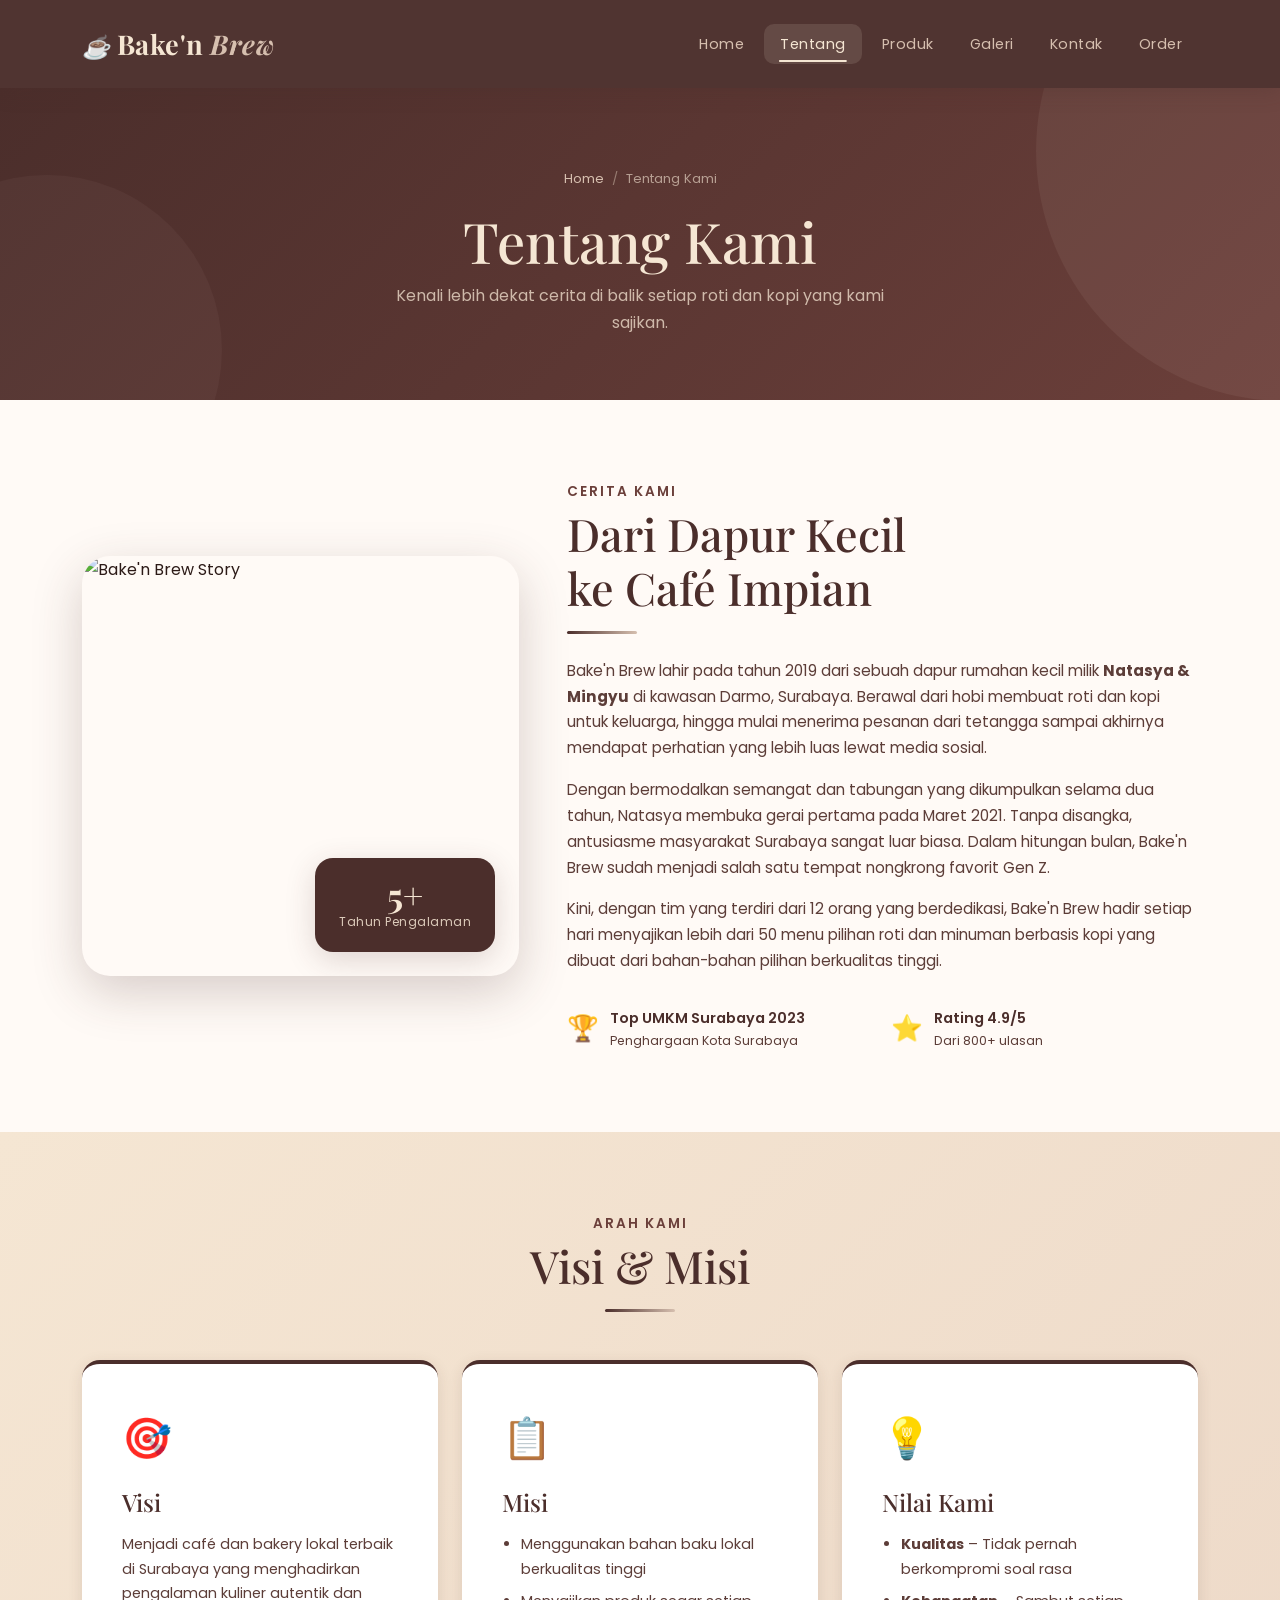
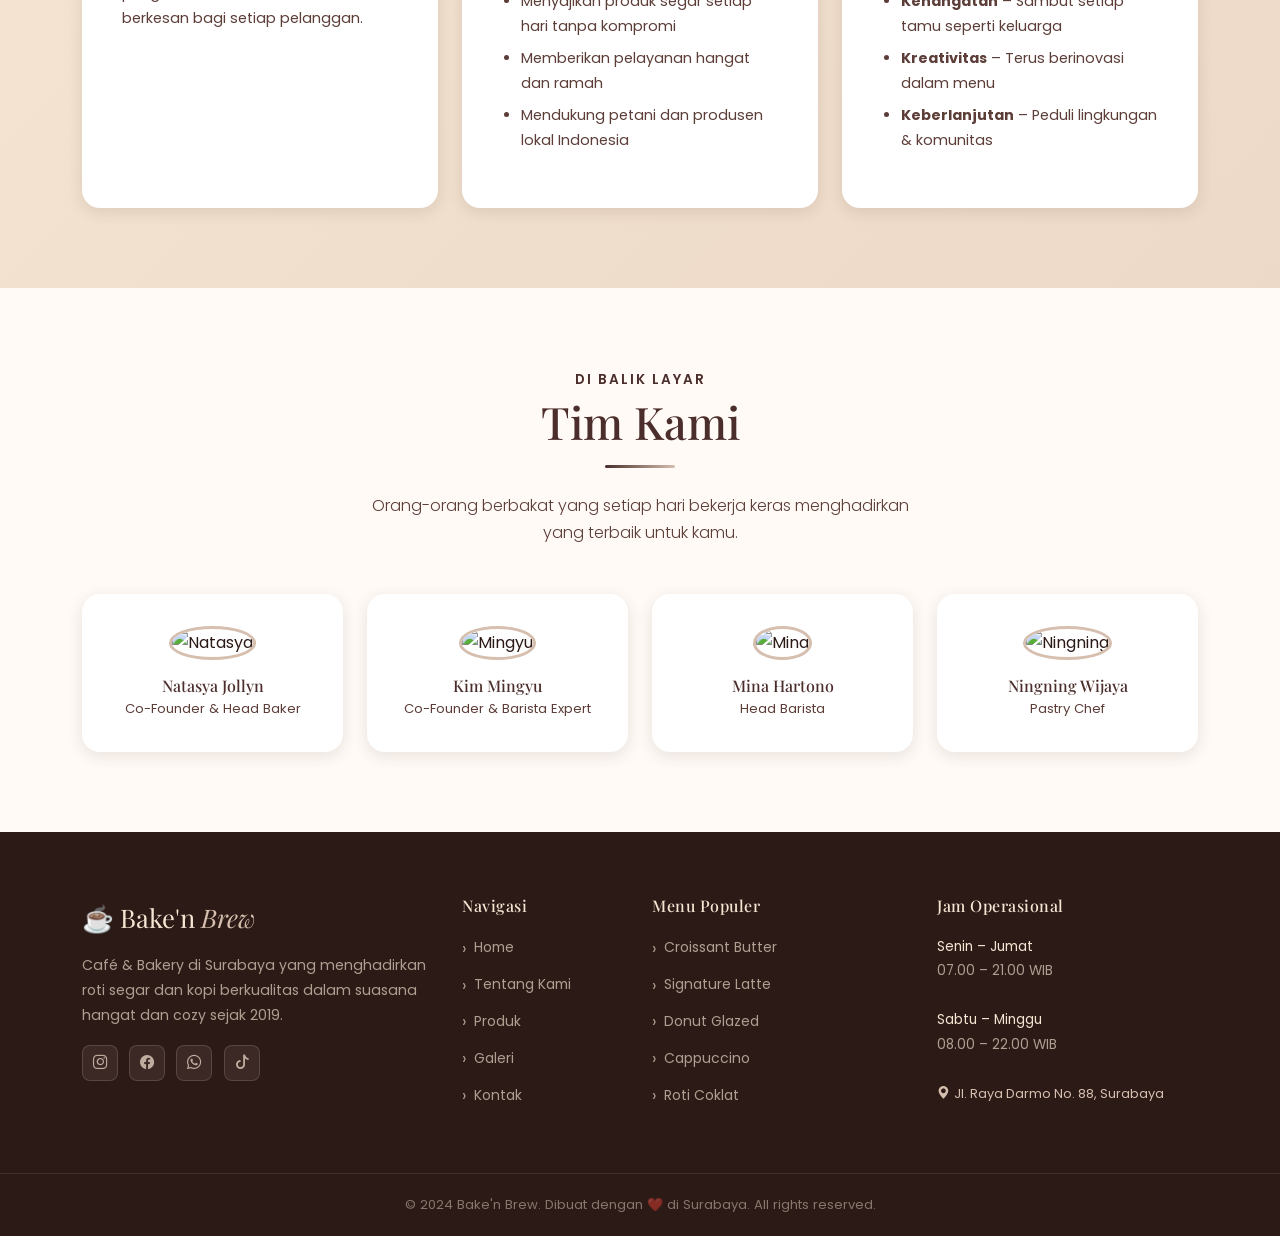
==== about.html @ d5416ab5 "Bake n Brew" ====
<!DOCTYPE html>
<html lang="id">
<head>
  <meta charset="UTF-8" />
  <meta name="viewport" content="width=device-width, initial-scale=1.0" />
  <title>Tentang Kami – Bake'n Brew</title>
  <link rel="icon" href="data:image/svg+xml,<svg xmlns='http://www.w3.org/2000/svg' viewBox='0 0 100 100'><text y='.9em' font-size='90'>☕</text></svg>" />
  <link href="https://cdn.jsdelivr.net/npm/bootstrap@5.3.3/dist/css/bootstrap.min.css" rel="stylesheet" />
  <link href="https://cdn.jsdelivr.net/npm/bootstrap-icons@1.11.3/font/bootstrap-icons.css" rel="stylesheet" />
  <link rel="stylesheet" href="css/style.css" />
</head>
<body>

<!-- NAVBAR -->
<nav class="navbar navbar-expand-lg">
  <div class="container">
    <a class="navbar-brand" href="index.html"><span class="logo-icon">☕</span>Bake'n <span>Brew</span></a>
    <button class="navbar-toggler" type="button" data-bs-toggle="collapse" data-bs-target="#navbarMain">
      <span class="navbar-toggler-icon"></span>
    </button>
    <div class="collapse navbar-collapse" id="navbarMain">
      <ul class="navbar-nav ms-auto gap-1">
        <li class="nav-item"><a class="nav-link" href="index.html">Home</a></li>
        <li class="nav-item"><a class="nav-link" href="about.html">Tentang</a></li>
        <li class="nav-item"><a class="nav-link" href="product.html">Produk</a></li>
        <li class="nav-item"><a class="nav-link" href="gallery.html">Galeri</a></li>
        <li class="nav-item"><a class="nav-link" href="contact.html">Kontak</a></li>
        <li class="nav-item"><a class="nav-link" href="form.html">Order</a></li>
      </ul>
    </div>
  </div>
</nav>

<!-- PAGE HERO -->
<section class="page-hero">
  <div class="container position-relative" style="z-index:2">
    <nav aria-label="breadcrumb">
      <ol class="breadcrumb justify-content-center mb-3" style="font-size:.82rem">
        <li class="breadcrumb-item"><a href="index.html">Home</a></li>
        <li class="breadcrumb-item active">Tentang Kami</li>
      </ol>
    </nav>
    <h1>Tentang Kami</h1>
    <p>Kenali lebih dekat cerita di balik setiap roti dan kopi yang kami sajikan.</p>
  </div>
</section>

<!-- OUR STORY -->
<section class="about-section">
  <div class="container">
    <div class="row align-items-center g-5">
      <div class="col-lg-5 fade-in-up">
        <div class="about-img-wrap">
          <img src="https://images.unsplash.com/photo-1509042239860-f550ce710b93?w=700&q=80" alt="Bake'n Brew Story" />
          <div class="about-badge">
            <div class="num">5+</div>
            <div class="txt">Tahun Pengalaman</div>
          </div>
        </div>
      </div>
      <div class="col-lg-7 fade-in-up delay-2">
        <div class="about-text">
          <p class="fw-semibold mb-1" style="font-size:.85rem;letter-spacing:2px;text-transform:uppercase;color:var(--brown-mid);">Cerita Kami</p>
          <h2 class="section-title mb-3">Dari Dapur Kecil<br>ke Café Impian</h2>
          <div class="divider" style="margin-left:0"></div>
          <p>Bake'n Brew lahir pada tahun 2019 dari sebuah dapur rumahan kecil milik <strong>Natasya & Mingyu</strong> di kawasan Darmo, Surabaya. Berawal dari hobi membuat roti dan kopi untuk keluarga, hingga mulai menerima pesanan dari tetangga sampai akhirnya mendapat perhatian yang lebih luas lewat media sosial.</p>
          <p>Dengan bermodalkan semangat dan tabungan yang dikumpulkan selama dua tahun, Natasya membuka gerai pertama pada Maret 2021. Tanpa disangka, antusiasme masyarakat Surabaya sangat luar biasa. Dalam hitungan bulan, Bake'n Brew sudah menjadi salah satu tempat nongkrong favorit Gen Z.</p>
          <p>Kini, dengan tim yang terdiri dari 12 orang yang berdedikasi, Bake'n Brew hadir setiap hari menyajikan lebih dari 50 menu pilihan roti dan minuman berbasis kopi yang dibuat dari bahan-bahan pilihan berkualitas tinggi.</p>
          <div class="row g-3 mt-3">
            <div class="col-6">
              <div style="display:flex;align-items:center;gap:.7rem;">
                <span style="font-size:1.6rem">🏆</span>
                <div>
                  <div style="font-weight:600;font-size:.9rem;color:var(--brown-dark)">Top UMKM Surabaya 2023</div>
                  <div style="font-size:.78rem;color:var(--text-mid)">Penghargaan Kota Surabaya</div>
                </div>
              </div>
            </div>
            <div class="col-6">
              <div style="display:flex;align-items:center;gap:.7rem;">
                <span style="font-size:1.6rem">⭐</span>
                <div>
                  <div style="font-weight:600;font-size:.9rem;color:var(--brown-dark)">Rating 4.9/5</div>
                  <div style="font-size:.78rem;color:var(--text-mid)">Dari 800+ ulasan</div>
                </div>
              </div>
            </div>
          </div>
        </div>
      </div>
    </div>
  </div>
</section>

<!-- VISI MISI -->
<section class="vision-mission-section">
  <div class="container">
    <div class="text-center mb-5 fade-in-up">
      <p class="fw-semibold mb-1" style="font-size:.85rem;letter-spacing:2px;text-transform:uppercase;color:var(--brown-mid);">Arah Kami</p>
      <h2 class="section-title">Visi & Misi</h2>
      <div class="divider"></div>
    </div>
    <div class="row g-4">
      <div class="col-md-4 fade-in-up delay-1">
        <div class="vm-card">
          <div class="icon">🎯</div>
          <h4>Visi</h4>
          <p style="font-size:.9rem;color:var(--text-mid);">Menjadi café dan bakery lokal terbaik di Surabaya yang menghadirkan pengalaman kuliner autentik dan berkesan bagi setiap pelanggan.</p>
        </div>
      </div>
      <div class="col-md-4 fade-in-up delay-2">
        <div class="vm-card">
          <div class="icon">📋</div>
          <h4>Misi</h4>
          <ul style="font-size:.88rem;color:var(--text-mid);padding-left:1.2rem;">
            <li>Menggunakan bahan baku lokal berkualitas tinggi</li>
            <li>Menyajikan produk segar setiap hari tanpa kompromi</li>
            <li>Memberikan pelayanan hangat dan ramah</li>
            <li>Mendukung petani dan produsen lokal Indonesia</li>
          </ul>
        </div>
      </div>
      <div class="col-md-4 fade-in-up delay-3">
        <div class="vm-card">
          <div class="icon">💡</div>
          <h4>Nilai Kami</h4>
          <ul style="font-size:.88rem;color:var(--text-mid);padding-left:1.2rem;">
            <li><strong>Kualitas</strong> – Tidak pernah berkompromi soal rasa</li>
            <li><strong>Kehangatan</strong> – Sambut setiap tamu seperti keluarga</li>
            <li><strong>Kreativitas</strong> – Terus berinovasi dalam menu</li>
            <li><strong>Keberlanjutan</strong> – Peduli lingkungan & komunitas</li>
          </ul>
        </div>
      </div>
    </div>
  </div>
</section>

<!-- TIM KAMI -->
<section class="team-section">
  <div class="container">
    <div class="text-center mb-5 fade-in-up">
      <p class="text-brown fw-semibold mb-1" style="font-size:.85rem;letter-spacing:2px;text-transform:uppercase;">Di Balik Layar</p>
      <h2 class="section-title">Tim Kami</h2>
      <div class="divider"></div>
      <p class="section-subtitle">Orang-orang berbakat yang setiap hari bekerja keras menghadirkan yang terbaik untuk kamu.</p>
    </div>
    <div class="row g-4 justify-content-center">
      <div class="col-6 col-md-3 fade-in-up delay-1">
        <div class="team-card">
          <img src="https://i.pinimg.com/1200x/f5/55/17/f55517eb4bb6541e4e83999915f7316f.jpg" alt="Natasya" />
          <h5>Natasya Jollyn</h5>
          <p>Co-Founder & Head Baker</p>
        </div>
      </div>
      <div class="col-6 col-md-3 fade-in-up delay-2">
        <div class="team-card">
          <img src="https://i.pinimg.com/736x/f5/9b/c3/f59bc358430112a5c3b55007ea79ea8c.jpg" alt="Mingyu" />
          <h5>Kim Mingyu</h5>
          <p>Co-Founder & Barista Expert</p>
        </div>
      </div>
      <div class="col-6 col-md-3 fade-in-up delay-3">
        <div class="team-card">
          <img src="https://i.pinimg.com/736x/f6/28/56/f62856c2920ee8e0142e15e69f909e02.jpg" alt="Mina" />
          <h5>Mina Hartono</h5>
          <p>Head Barista</p>
        </div>
      </div>
      <div class="col-6 col-md-3 fade-in-up delay-4">
        <div class="team-card">
          <img src="https://i.pinimg.com/1200x/ed/e8/7b/ede87b3b80b661e967dd1761d6a23798.jpg" alt="Ningning" />
          <h5>Ningning Wijaya</h5>
          <p>Pastry Chef</p>
        </div>
      </div>
    </div>
  </div>
</section>

<!-- FOOTER -->
<footer class="footer">
  <div class="container">
    <div class="row g-4">
      <div class="col-lg-4 col-md-6">
        <div class="footer-brand">☕ Bake'n <span>Brew</span></div>
        <p>Café & Bakery di Surabaya yang menghadirkan roti segar dan kopi berkualitas dalam suasana hangat dan cozy sejak 2019.</p>
        <div class="footer-social">
          <a href="#"><i class="bi bi-instagram"></i></a>
          <a href="#"><i class="bi bi-facebook"></i></a>
          <a href="#"><i class="bi bi-whatsapp"></i></a>
          <a href="#"><i class="bi bi-tiktok"></i></a>
        </div>
      </div>
      <div class="col-lg-2 col-md-6">
        <h6>Navigasi</h6>
        <ul class="footer-links">
          <li><a href="index.html">Home</a></li>
          <li><a href="about.html">Tentang Kami</a></li>
          <li><a href="product.html">Produk</a></li>
          <li><a href="gallery.html">Galeri</a></li>
          <li><a href="contact.html">Kontak</a></li>
        </ul>
      </div>
      <div class="col-lg-3 col-md-6">
        <h6>Menu Populer</h6>
        <ul class="footer-links">
          <li><a href="product.html">Croissant Butter</a></li>
          <li><a href="product.html">Signature Latte</a></li>
          <li><a href="product.html">Donut Glazed</a></li>
          <li><a href="product.html">Cappuccino</a></li>
          <li><a href="product.html">Roti Coklat</a></li>
        </ul>
      </div>
      <div class="col-lg-3 col-md-6">
        <h6>Jam Operasional</h6>
        <p style="font-size:.85rem;">
          <span style="color:var(--cream)">Senin – Jumat</span><br>07.00 – 21.00 WIB<br><br>
          <span style="color:var(--cream)">Sabtu – Minggu</span><br>08.00 – 22.00 WIB<br><br>
          <span style="color:var(--beige);font-size:.8rem;"><i class="bi bi-geo-alt-fill me-1"></i>Jl. Raya Darmo No. 88, Surabaya</span>
        </p>
      </div>
    </div>
  </div>
  <div class="footer-bottom">
    <div class="container">
      <p>© 2024 Bake'n Brew. Dibuat dengan ❤️ di Surabaya. All rights reserved.</p>
    </div>
  </div>
</footer>

<script src="https://cdn.jsdelivr.net/npm/bootstrap@5.3.3/dist/js/bootstrap.bundle.min.js"></script>
<script src="js/script.js"></script>
</body>
</html>
---- css/style.css ----
/* =============================================
   BAKE'N BREW - Main Stylesheet
   ============================================= */

@import url('https://fonts.googleapis.com/css2?family=Playfair+Display:ital,wght@0,400;0,600;0,700;0,900;1,400;1,600&family=Poppins:wght@300;400;500;600&display=swap');

/* --- CSS Variables --- */
:root {
  --brown-dark:  #4B2E2B;
  --brown-mid:   #6B3F3A;
  --brown-light: #8B5E58;
  --cream:       #F5E6D3;
  --beige:       #D6BFAF;
  --beige-light: #EDD9C8;
  --white:       #FFFAF6;
  --text-dark:   #2C1A17;
  --text-mid:    #5C3D38;
  --shadow-sm:   0 4px 15px rgba(75,46,43,0.12);
  --shadow-md:   0 8px 30px rgba(75,46,43,0.18);
  --shadow-lg:   0 16px 50px rgba(75,46,43,0.22);
  --radius-sm:   10px;
  --radius-md:   18px;
  --radius-lg:   28px;
  --transition:  all 0.35s cubic-bezier(0.25, 0.8, 0.25, 1);
}

/* --- Reset & Base --- */
*, *::before, *::after { box-sizing: border-box; margin: 0; padding: 0; }

html { scroll-behavior: smooth; }

body {
  font-family: 'Poppins', sans-serif;
  background-color: var(--white);
  color: var(--text-dark);
  line-height: 1.7;
  overflow-x: hidden;
}

h1, h2, h3, h4, h5, h6 {
  font-family: 'Playfair Display', serif;
  color: var(--brown-dark);
}

/* --- Utility Classes --- */
.text-brown    { color: var(--brown-dark) !important; }
.text-cream    { color: var(--cream) !important; }
.bg-cream      { background-color: var(--cream) !important; }
.bg-brown      { background-color: var(--brown-dark) !important; }
.bg-beige      { background-color: var(--beige) !important; }
.font-playfair { font-family: 'Playfair Display', serif; }

.section-title {
  font-family: 'Playfair Display', serif;
  font-size: clamp(2rem, 4vw, 2.8rem);
  color: var(--brown-dark);
  line-height: 1.2;
}

.section-subtitle {
  font-size: 1rem;
  color: var(--text-mid);
  font-weight: 300;
  max-width: 560px;
  margin: 0 auto;
}

.divider {
  width: 70px;
  height: 3px;
  background: linear-gradient(90deg, var(--brown-dark), var(--beige));
  margin: 1rem auto 1.5rem;
  border-radius: 10px;
}

/* =============================================
   NAVBAR
   ============================================= */
.navbar {
  background: rgba(75, 46, 43, 0.97) !important;
  backdrop-filter: blur(12px);
  padding: 1rem 0;
  transition: var(--transition);
  position: sticky;
  top: 0;
  z-index: 1000;
  box-shadow: 0 2px 20px rgba(75,46,43,0.3);
}

.navbar-brand {
  font-family: 'Playfair Display', serif;
  font-size: 1.7rem;
  font-weight: 700;
  color: var(--cream) !important;
  letter-spacing: 0.5px;
}

.navbar-brand span {
  color: var(--beige);
  font-style: italic;
}

.navbar-brand .logo-icon {
  font-size: 1.4rem;
  margin-right: 6px;
}

.nav-link {
  color: var(--beige) !important;
  font-size: 0.9rem;
  font-weight: 400;
  letter-spacing: 0.5px;
  padding: 0.5rem 1rem !important;
  border-radius: var(--radius-sm);
  transition: var(--transition);
  position: relative;
}

.nav-link::after {
  content: '';
  position: absolute;
  bottom: 2px;
  left: 50%;
  transform: translateX(-50%);
  width: 0;
  height: 2px;
  background: var(--cream);
  border-radius: 2px;
  transition: var(--transition);
}

.nav-link:hover::after,
.nav-link.active::after { width: 70%; }

.nav-link:hover,
.nav-link.active {
  color: var(--cream) !important;
  background: rgba(245,230,211,0.12);
}

.navbar-toggler {
  border: 1px solid rgba(245,230,211,0.4);
  padding: 0.3rem 0.6rem;
}

.navbar-toggler-icon {
  background-image: url("data:image/svg+xml,%3csvg xmlns='http://www.w3.org/2000/svg' viewBox='0 0 30 30'%3e%3cpath stroke='rgba(245,230,211,0.9)' stroke-linecap='round' stroke-miterlimit='10' stroke-width='2' d='M4 7h22M4 15h22M4 23h22'/%3e%3c/svg%3e") !important;
}

/* =============================================
   BUTTONS
   ============================================= */
.btn-primary-brown {
  background: var(--brown-dark);
  color: var(--cream);
  border: 2px solid var(--brown-dark);
  padding: 0.75rem 2rem;
  border-radius: 50px;
  font-size: 0.9rem;
  font-weight: 600;
  letter-spacing: 0.5px;
  text-decoration: none;
  display: inline-block;
  transition: var(--transition);
  cursor: pointer;
  box-shadow: var(--shadow-sm);
}

.btn-primary-brown:hover {
  background: var(--brown-mid);
  color: var(--cream);
  transform: translateY(-3px);
  box-shadow: var(--shadow-md);
}

.btn-outline-brown {
  background: transparent;
  color: var(--brown-dark);
  border: 2px solid var(--brown-dark);
  padding: 0.75rem 2rem;
  border-radius: 50px;
  font-size: 0.9rem;
  font-weight: 600;
  letter-spacing: 0.5px;
  text-decoration: none;
  display: inline-block;
  transition: var(--transition);
  cursor: pointer;
}

.btn-outline-brown:hover {
  background: var(--brown-dark);
  color: var(--cream);
  transform: translateY(-3px);
  box-shadow: var(--shadow-md);
}

.btn-cream {
  background: var(--cream);
  color: var(--brown-dark);
  border: 2px solid var(--cream);
  padding: 0.75rem 2rem;
  border-radius: 50px;
  font-size: 0.9rem;
  font-weight: 600;
  text-decoration: none;
  display: inline-block;
  transition: var(--transition);
  cursor: pointer;
}

.btn-cream:hover {
  background: var(--beige);
  color: var(--brown-dark);
  transform: translateY(-3px);
  box-shadow: var(--shadow-md);
}

/* =============================================
   CARDS
   ============================================= */
.product-card {
  background: #fff;
  border-radius: var(--radius-md);
  overflow: hidden;
  box-shadow: var(--shadow-sm);
  transition: var(--transition);
  border: none;
  height: 100%;
}

.product-card:hover {
  transform: translateY(-8px) scale(1.02);
  box-shadow: var(--shadow-lg);
}

.product-card .card-img-top {
  height: 220px;
  object-fit: cover;
  transition: var(--transition);
}

.product-card:hover .card-img-top {
  transform: scale(1.05);
}

.product-card .card-body {
  padding: 1.4rem;
}

.product-card .card-title {
  font-family: 'Playfair Display', serif;
  font-size: 1.15rem;
  color: var(--brown-dark);
  margin-bottom: 0.4rem;
}

.product-card .card-text {
  font-size: 0.85rem;
  color: var(--text-mid);
  line-height: 1.6;
}

.product-card .price {
  font-size: 1.1rem;
  font-weight: 600;
  color: var(--brown-dark);
  font-family: 'Playfair Display', serif;
}

.badge-bestseller {
  background: var(--brown-dark);
  color: var(--cream);
  font-size: 0.7rem;
  padding: 0.3rem 0.7rem;
  border-radius: 50px;
  font-weight: 600;
  letter-spacing: 0.5px;
  text-transform: uppercase;
}

.badge-new {
  background: #5C8A5C;
  color: #fff;
  font-size: 0.7rem;
  padding: 0.3rem 0.7rem;
  border-radius: 50px;
  font-weight: 600;
  letter-spacing: 0.5px;
  text-transform: uppercase;
}

/* =============================================
   HERO SECTION (HOME)
   ============================================= */
.hero-section {
  min-height: 100vh;
  background:
    linear-gradient(135deg, rgba(75,46,43,0.88) 0%, rgba(75,46,43,0.55) 60%, transparent 100%),
    url('https://images.unsplash.com/photo-1495474472287-4d71bcdd2085?w=1600&q=80') center/cover no-repeat;
  display: flex;
  align-items: center;
  position: relative;
  overflow: hidden;
}

.hero-section::before {
  content: '';
  position: absolute;
  bottom: 0; left: 0; right: 0;
  height: 120px;
  background: linear-gradient(transparent, var(--white));
  z-index: 1;
}

.hero-content {
  position: relative;
  z-index: 2;
}

.hero-badge {
  display: inline-block;
  background: rgba(245,230,211,0.2);
  border: 1px solid rgba(245,230,211,0.5);
  color: var(--cream);
  font-size: 0.8rem;
  padding: 0.4rem 1.2rem;
  border-radius: 50px;
  letter-spacing: 2px;
  text-transform: uppercase;
  margin-bottom: 1.2rem;
  backdrop-filter: blur(4px);
}

.hero-title {
  font-family: 'Playfair Display', serif;
  font-size: clamp(3rem, 8vw, 5.5rem);
  color: var(--cream);
  line-height: 1.1;
  font-weight: 900;
  text-shadow: 0 4px 20px rgba(0,0,0,0.3);
  margin-bottom: 0.5rem;
}

.hero-title span {
  color: var(--beige);
  font-style: italic;
}

.hero-tagline {
  font-size: clamp(1rem, 2.5vw, 1.3rem);
  color: rgba(245,230,211,0.9);
  font-weight: 300;
  letter-spacing: 1px;
  margin-bottom: 2.5rem;
}

.hero-stats {
  display: flex;
  gap: 2.5rem;
  margin-top: 3rem;
}

.hero-stat {
  text-align: left;
}

.hero-stat .number {
  font-family: 'Playfair Display', serif;
  font-size: 2rem;
  font-weight: 700;
  color: var(--cream);
  line-height: 1;
}

.hero-stat .label {
  font-size: 0.78rem;
  color: rgba(245,230,211,0.7);
  letter-spacing: 0.5px;
  text-transform: uppercase;
}

/* Scroll indicator */
.scroll-indicator {
  position: absolute;
  bottom: 140px;
  left: 50%;
  transform: translateX(-50%);
  z-index: 2;
  animation: bounce 2s infinite;
}

.scroll-indicator .mouse {
  width: 26px;
  height: 40px;
  border: 2px solid rgba(245,230,211,0.6);
  border-radius: 14px;
  display: flex;
  justify-content: center;
  padding-top: 6px;
  margin: 0 auto;
}

.scroll-indicator .wheel {
  width: 4px;
  height: 8px;
  background: var(--cream);
  border-radius: 2px;
  animation: scroll 1.6s infinite;
}

@keyframes scroll {
  0%   { opacity: 1; transform: translateY(0); }
  100% { opacity: 0; transform: translateY(10px); }
}

@keyframes bounce {
  0%, 100% { transform: translateX(-50%) translateY(0); }
  50%       { transform: translateX(-50%) translateY(-8px); }
}

/* =============================================
   SECTION - BEST SELLER (HOME)
   ============================================= */
.bestseller-section {
  padding: 5rem 0;
  background-color: var(--white);
}

/* =============================================
   SECTION - WHY CHOOSE US
   ============================================= */
.why-section {
  padding: 5rem 0;
  background: linear-gradient(135deg, var(--cream) 0%, var(--beige-light) 100%);
}

.why-card {
  text-align: center;
  padding: 2.5rem 1.5rem;
  background: rgba(255,255,255,0.7);
  border-radius: var(--radius-md);
  box-shadow: var(--shadow-sm);
  transition: var(--transition);
  height: 100%;
  backdrop-filter: blur(8px);
  border: 1px solid rgba(255,255,255,0.8);
}

.why-card:hover {
  transform: translateY(-8px);
  box-shadow: var(--shadow-md);
  background: #fff;
}

.why-icon {
  font-size: 3rem;
  margin-bottom: 1rem;
  display: block;
}

.why-card h4 {
  font-size: 1.15rem;
  margin-bottom: 0.8rem;
  color: var(--brown-dark);
}

.why-card p {
  font-size: 0.88rem;
  color: var(--text-mid);
}

/* =============================================
   TESTIMONIAL SECTION
   ============================================= */
.testi-section {
  padding: 5rem 0;
  background-color: var(--white);
}

.testi-card {
  background: var(--white);
  border-radius: var(--radius-md);
  padding: 2rem;
  box-shadow: var(--shadow-sm);
  border-left: 4px solid var(--brown-dark);
  transition: var(--transition);
  height: 100%;
  position: relative;
}

.testi-card:hover {
  transform: translateY(-5px);
  box-shadow: var(--shadow-md);
}

.testi-card .quote {
  font-size: 3rem;
  color: var(--beige);
  font-family: 'Playfair Display', serif;
  line-height: 0.5;
  margin-bottom: 1rem;
}

.testi-card .review {
  font-size: 0.9rem;
  color: var(--text-mid);
  font-style: italic;
  margin-bottom: 1.2rem;
}

.testi-card .stars { color: #E6A817; font-size: 0.9rem; margin-bottom: 0.8rem; }

.testi-author {
  display: flex;
  align-items: center;
  gap: 0.8rem;
}

.testi-author .avatar {
  width: 46px;
  height: 46px;
  border-radius: 50%;
  object-fit: cover;
  border: 2px solid var(--beige);
}

.testi-author .name {
  font-size: 0.9rem;
  font-weight: 600;
  color: var(--brown-dark);
}

.testi-author .role {
  font-size: 0.78rem;
  color: var(--text-mid);
}

/* =============================================
   PAGE HERO (Inner Pages)
   ============================================= */
.page-hero {
  background: linear-gradient(135deg, var(--brown-dark) 0%, var(--brown-mid) 100%);
  padding: 5rem 0 4rem;
  text-align: center;
  position: relative;
  overflow: hidden;
}

.page-hero::before {
  content: '';
  position: absolute;
  top: -60%;
  right: -20%;
  width: 500px;
  height: 500px;
  background: rgba(245,230,211,0.06);
  border-radius: 50%;
}

.page-hero::after {
  content: '';
  position: absolute;
  bottom: -40%;
  left: -10%;
  width: 350px;
  height: 350px;
  background: rgba(245,230,211,0.04);
  border-radius: 50%;
}

.page-hero h1 {
  color: var(--cream);
  font-size: clamp(2.2rem, 5vw, 3.5rem);
  margin-bottom: 0.5rem;
}

.page-hero p {
  color: rgba(245,230,211,0.75);
  font-size: 1rem;
  max-width: 500px;
  margin: 0 auto;
}

.breadcrumb-item a {
  color: var(--beige);
  text-decoration: none;
}

.breadcrumb-item.active { color: rgba(245,230,211,0.6); }
.breadcrumb-item + .breadcrumb-item::before { color: rgba(245,230,211,0.4); }

/* =============================================
   ABOUT PAGE
   ============================================= */
.about-section { padding: 5rem 0; }

.about-img-wrap {
  position: relative;
  border-radius: var(--radius-lg);
  overflow: hidden;
  box-shadow: var(--shadow-lg);
}

.about-img-wrap img {
  width: 100%;
  height: 420px;
  object-fit: cover;
  display: block;
}

.about-badge {
  position: absolute;
  bottom: 1.5rem;
  right: 1.5rem;
  background: var(--brown-dark);
  color: var(--cream);
  padding: 1.2rem 1.5rem;
  border-radius: var(--radius-md);
  text-align: center;
  box-shadow: var(--shadow-md);
}

.about-badge .num {
  font-family: 'Playfair Display', serif;
  font-size: 2.2rem;
  font-weight: 700;
  line-height: 1;
}

.about-badge .txt {
  font-size: 0.75rem;
  letter-spacing: 0.5px;
  opacity: 0.85;
}

.about-text p { font-size: 0.95rem; color: var(--text-mid); margin-bottom: 1rem; }

.vision-mission-section {
  padding: 5rem 0;
  background: linear-gradient(135deg, var(--cream), var(--beige-light));
}

.vm-card {
  background: #fff;
  border-radius: var(--radius-md);
  padding: 2.5rem;
  box-shadow: var(--shadow-sm);
  height: 100%;
  transition: var(--transition);
  border-top: 4px solid var(--brown-dark);
}

.vm-card:hover {
  transform: translateY(-5px);
  box-shadow: var(--shadow-md);
}

.vm-card .icon { font-size: 2.5rem; margin-bottom: 1rem; }
.vm-card h4 { margin-bottom: 1rem; }
.vm-card ul { padding-left: 1.2rem; }
.vm-card ul li { font-size: 0.9rem; color: var(--text-mid); margin-bottom: 0.5rem; }

.team-section { padding: 5rem 0; }

.team-card {
  text-align: center;
  padding: 2rem 1.5rem;
  background: #fff;
  border-radius: var(--radius-md);
  box-shadow: var(--shadow-sm);
  transition: var(--transition);
}

.team-card:hover {
  transform: translateY(-6px);
  box-shadow: var(--shadow-md);
}

.team-card img {
  width: 100px;
  height: 100px;
  border-radius: 50%;
  object-fit: cover;
  border: 3px solid var(--beige);
  margin-bottom: 1rem;
}

.team-card h5 { font-size: 1rem; color: var(--brown-dark); margin-bottom: 0.2rem; }
.team-card p { font-size: 0.82rem; color: var(--text-mid); margin: 0; }

/* =============================================
   PRODUCT PAGE
   ============================================= */
.product-section { padding: 5rem 0; }

.filter-btn {
  background: var(--cream);
  color: var(--brown-dark);
  border: 2px solid var(--beige);
  padding: 0.5rem 1.4rem;
  border-radius: 50px;
  font-size: 0.85rem;
  font-weight: 500;
  cursor: pointer;
  transition: var(--transition);
}

.filter-btn:hover,
.filter-btn.active {
  background: var(--brown-dark);
  color: var(--cream);
  border-color: var(--brown-dark);
  transform: translateY(-2px);
}

/* =============================================
   GALLERY PAGE
   ============================================= */
.gallery-section { padding: 5rem 0; }

.gallery-grid {
  display: grid;
  grid-template-columns: repeat(3, 1fr);
  gap: 1.2rem;
}

.gallery-item {
  position: relative;
  border-radius: var(--radius-md);
  overflow: hidden;
  box-shadow: var(--shadow-sm);
  cursor: pointer;
  aspect-ratio: 1;
}

.gallery-item img {
  width: 100%;
  height: 100%;
  object-fit: cover;
  transition: var(--transition);
}

.gallery-item:hover img {
  transform: scale(1.1);
}

.gallery-overlay {
  position: absolute;
  inset: 0;
  background: rgba(75,46,43,0.7);
  display: flex;
  flex-direction: column;
  align-items: center;
  justify-content: center;
  opacity: 0;
  transition: var(--transition);
}

.gallery-item:hover .gallery-overlay { opacity: 1; }

.gallery-overlay p {
  color: var(--cream);
  font-size: 0.9rem;
  font-weight: 500;
  font-family: 'Playfair Display', serif;
  margin: 0;
  text-align: center;
  padding: 0 1rem;
}

.gallery-overlay .icon {
  font-size: 1.8rem;
  margin-bottom: 0.5rem;
}

/* Lightbox */
.lightbox-overlay {
  display: none;
  position: fixed;
  inset: 0;
  background: rgba(0,0,0,0.92);
  z-index: 9999;
  align-items: center;
  justify-content: center;
  padding: 1.5rem;
}

.lightbox-overlay.active { display: flex; }

.lightbox-img {
  max-width: 90vw;
  max-height: 85vh;
  object-fit: contain;
  border-radius: var(--radius-sm);
  box-shadow: 0 0 60px rgba(0,0,0,0.8);
}

.lightbox-close {
  position: absolute;
  top: 1.5rem;
  right: 2rem;
  color: #fff;
  font-size: 2.5rem;
  cursor: pointer;
  line-height: 1;
  opacity: 0.8;
  transition: var(--transition);
}

.lightbox-close:hover { opacity: 1; transform: scale(1.2); }

@media (max-width: 768px) {
  .gallery-grid { grid-template-columns: repeat(2, 1fr); }
}

@media (max-width: 480px) {
  .gallery-grid { grid-template-columns: 1fr; }
}

/* =============================================
   CONTACT PAGE
   ============================================= */
.contact-section { padding: 5rem 0; }

.contact-info-card {
  background: var(--brown-dark);
  border-radius: var(--radius-md);
  padding: 2.5rem;
  color: var(--cream);
  height: 100%;
}

.contact-info-card h3 {
  color: var(--cream);
  margin-bottom: 0.5rem;
}

.contact-info-card p {
  color: rgba(245,230,211,0.75);
  font-size: 0.9rem;
  margin-bottom: 2rem;
}

.contact-item {
  display: flex;
  align-items: flex-start;
  gap: 1rem;
  margin-bottom: 1.5rem;
}

.contact-item .ci-icon {
  background: rgba(245,230,211,0.12);
  border: 1px solid rgba(245,230,211,0.2);
  color: var(--cream);
  width: 44px;
  height: 44px;
  border-radius: 10px;
  display: flex;
  align-items: center;
  justify-content: center;
  font-size: 1.1rem;
  flex-shrink: 0;
}

.contact-item .ci-text .label {
  font-size: 0.75rem;
  text-transform: uppercase;
  letter-spacing: 1px;
  color: var(--beige);
  margin-bottom: 0.15rem;
}

.contact-item .ci-text .value {
  font-size: 0.9rem;
  color: var(--cream);
}

.social-links { display: flex; gap: 0.8rem; margin-top: 2rem; }

.social-link {
  width: 40px;
  height: 40px;
  background: rgba(245,230,211,0.12);
  border: 1px solid rgba(245,230,211,0.2);
  border-radius: 10px;
  display: flex;
  align-items: center;
  justify-content: center;
  color: var(--cream);
  text-decoration: none;
  font-size: 1rem;
  transition: var(--transition);
}

.social-link:hover {
  background: var(--cream);
  color: var(--brown-dark);
  transform: translateY(-3px);
}

.map-frame {
  border-radius: var(--radius-md);
  overflow: hidden;
  box-shadow: var(--shadow-md);
  margin-top: 2rem;
}

.map-frame iframe {
  width: 100%;
  height: 300px;
  border: none;
  display: block;
}

/* Contact Form on contact page */
.contact-form-card {
  background: #fff;
  border-radius: var(--radius-md);
  padding: 2.5rem;
  box-shadow: var(--shadow-sm);
}

.form-label {
  font-size: 0.87rem;
  font-weight: 500;
  color: var(--text-dark);
  margin-bottom: 0.4rem;
}

.form-control, .form-select {
  border: 1.5px solid var(--beige);
  border-radius: var(--radius-sm);
  padding: 0.7rem 1rem;
  font-size: 0.9rem;
  color: var(--text-dark);
  transition: var(--transition);
  background-color: var(--white);
}

.form-control:focus, .form-select:focus {
  border-color: var(--brown-dark);
  box-shadow: 0 0 0 3px rgba(75,46,43,0.12);
  outline: none;
}

/* =============================================
   FORM & TABLE PAGE
   ============================================= */
.form-table-section { padding: 5rem 0; }

.order-form-card {
  background: #fff;
  border-radius: var(--radius-md);
  padding: 2.5rem;
  box-shadow: var(--shadow-md);
  border-top: 4px solid var(--brown-dark);
}

.order-form-card h3 {
  margin-bottom: 0.3rem;
}

.invalid-feedback { font-size: 0.8rem; }

.table-section { margin-top: 3.5rem; }

.table-section h3 {
  margin-bottom: 1.5rem;
  color: var(--brown-dark);
}

.order-table {
  border-radius: var(--radius-md);
  overflow: hidden;
  box-shadow: var(--shadow-sm);
}

.order-table thead {
  background: var(--brown-dark);
  color: var(--cream);
}

.order-table thead th {
  font-weight: 600;
  font-size: 0.85rem;
  letter-spacing: 0.5px;
  padding: 1rem 1.2rem;
  border: none;
}

.order-table tbody tr {
  transition: var(--transition);
}

.order-table tbody tr:hover {
  background-color: var(--cream);
}

.order-table tbody td {
  padding: 0.9rem 1.2rem;
  font-size: 0.88rem;
  vertical-align: middle;
  border-color: var(--beige);
  color: var(--text-dark);
}

.empty-state {
  padding: 3rem;
  text-align: center;
  color: var(--text-mid);
}

.empty-state .icon { font-size: 3rem; margin-bottom: 0.8rem; }
.empty-state p { font-size: 0.9rem; }

.delete-btn {
  background: none;
  border: 1px solid #dc3545;
  color: #dc3545;
  font-size: 0.78rem;
  padding: 0.25rem 0.65rem;
  border-radius: 6px;
  cursor: pointer;
  transition: var(--transition);
}

.delete-btn:hover {
  background: #dc3545;
  color: #fff;
}

.success-toast {
  position: fixed;
  bottom: 2rem;
  right: 2rem;
  background: #2d7a2d;
  color: #fff;
  padding: 1rem 1.5rem;
  border-radius: var(--radius-sm);
  box-shadow: var(--shadow-md);
  font-size: 0.9rem;
  font-weight: 500;
  z-index: 9999;
  transform: translateY(100px);
  opacity: 0;
  transition: all 0.4s ease;
}

.success-toast.show {
  transform: translateY(0);
  opacity: 1;
}

/* =============================================
   FOOTER
   ============================================= */
.footer {
  background: var(--text-dark);
  color: rgba(245,230,211,0.8);
  padding: 4rem 0 0;
}

.footer-brand {
  font-family: 'Playfair Display', serif;
  font-size: 1.6rem;
  color: var(--cream);
  margin-bottom: 0.8rem;
}

.footer-brand span { color: var(--beige); font-style: italic; }

.footer p {
  font-size: 0.88rem;
  line-height: 1.8;
  color: rgba(245,230,211,0.65);
}

.footer h6 {
  color: var(--cream);
  font-family: 'Playfair Display', serif;
  font-size: 1rem;
  margin-bottom: 1.2rem;
  letter-spacing: 0.5px;
}

.footer-links { list-style: none; padding: 0; }

.footer-links li { margin-bottom: 0.6rem; }

.footer-links a {
  color: rgba(245,230,211,0.65);
  text-decoration: none;
  font-size: 0.87rem;
  transition: var(--transition);
  display: flex;
  align-items: center;
  gap: 0.5rem;
}

.footer-links a:hover { color: var(--cream); padding-left: 4px; }

.footer-links a::before {
  content: '›';
  font-size: 1rem;
}

.footer-bottom {
  border-top: 1px solid rgba(245,230,211,0.1);
  padding: 1.2rem 0;
  margin-top: 3rem;
}

.footer-bottom p {
  font-size: 0.82rem;
  color: rgba(245,230,211,0.45);
  text-align: center;
  margin: 0;
}

.footer-social { display: flex; gap: 0.7rem; margin-top: 1rem; }

.footer-social a {
  width: 36px;
  height: 36px;
  background: rgba(245,230,211,0.08);
  border: 1px solid rgba(245,230,211,0.15);
  border-radius: 8px;
  display: flex;
  align-items: center;
  justify-content: center;
  color: rgba(245,230,211,0.7);
  text-decoration: none;
  font-size: 0.9rem;
  transition: var(--transition);
}

.footer-social a:hover {
  background: var(--brown-dark);
  border-color: var(--brown-dark);
  color: var(--cream);
  transform: translateY(-3px);
}

/* =============================================
   ANIMATIONS / FADE-IN
   ============================================= */
.fade-in-up {
  opacity: 0;
  transform: translateY(30px);
  transition: opacity 0.7s ease, transform 0.7s ease;
}

.fade-in-up.visible {
  opacity: 1;
  transform: translateY(0);
}

.delay-1 { transition-delay: 0.1s; }
.delay-2 { transition-delay: 0.2s; }
.delay-3 { transition-delay: 0.3s; }
.delay-4 { transition-delay: 0.4s; }

/* =============================================
   RESPONSIVE
   ============================================= */
@media (max-width: 768px) {
  .hero-stats { flex-direction: row; gap: 1.5rem; }
  .hero-title  { font-size: 2.8rem; }

  .about-img-wrap img { height: 280px; }

  .contact-info-card { margin-bottom: 2rem; }

  .order-form-card { padding: 1.5rem; }
}

@media (max-width: 576px) {
  .hero-stats { gap: 1rem; }
  .hero-stat .number { font-size: 1.5rem; }

  .btn-primary-brown,
  .btn-outline-brown,
  .btn-cream {
    padding: 0.65rem 1.5rem;
    font-size: 0.85rem;
  }
}
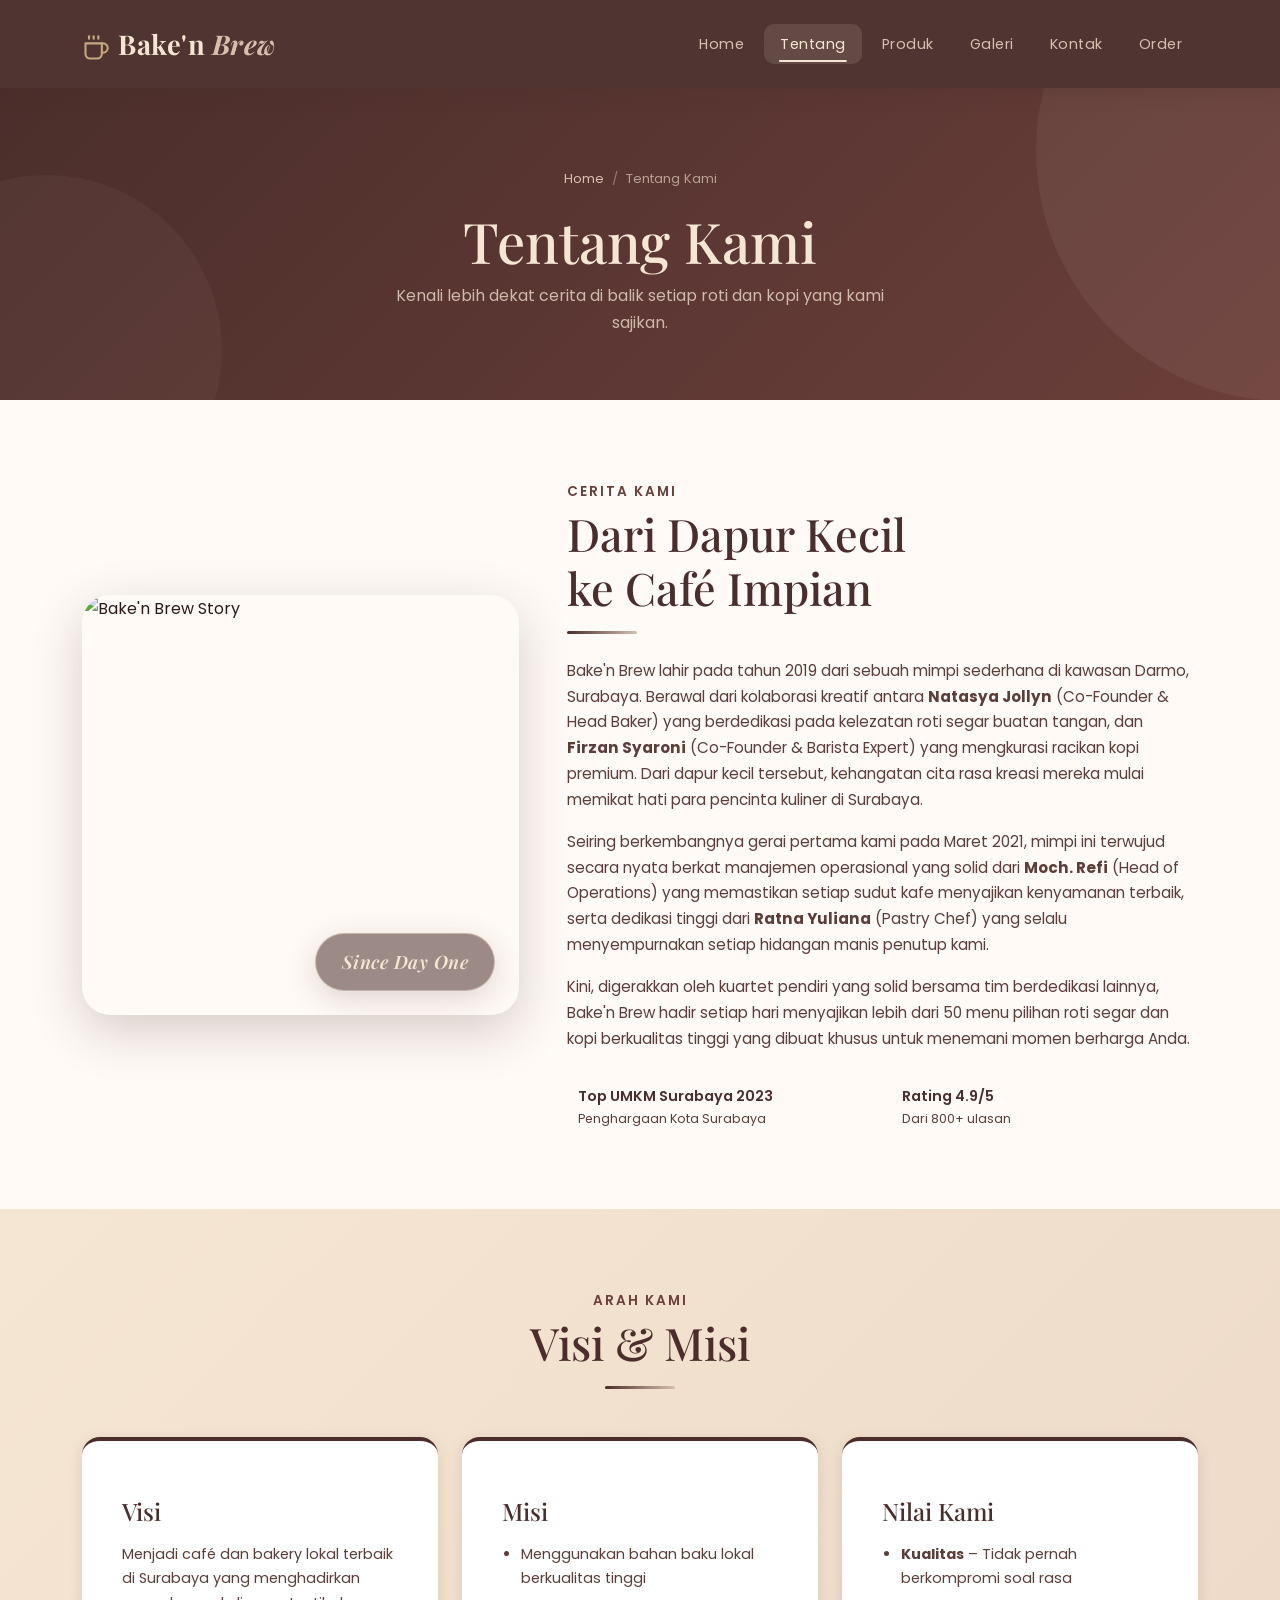
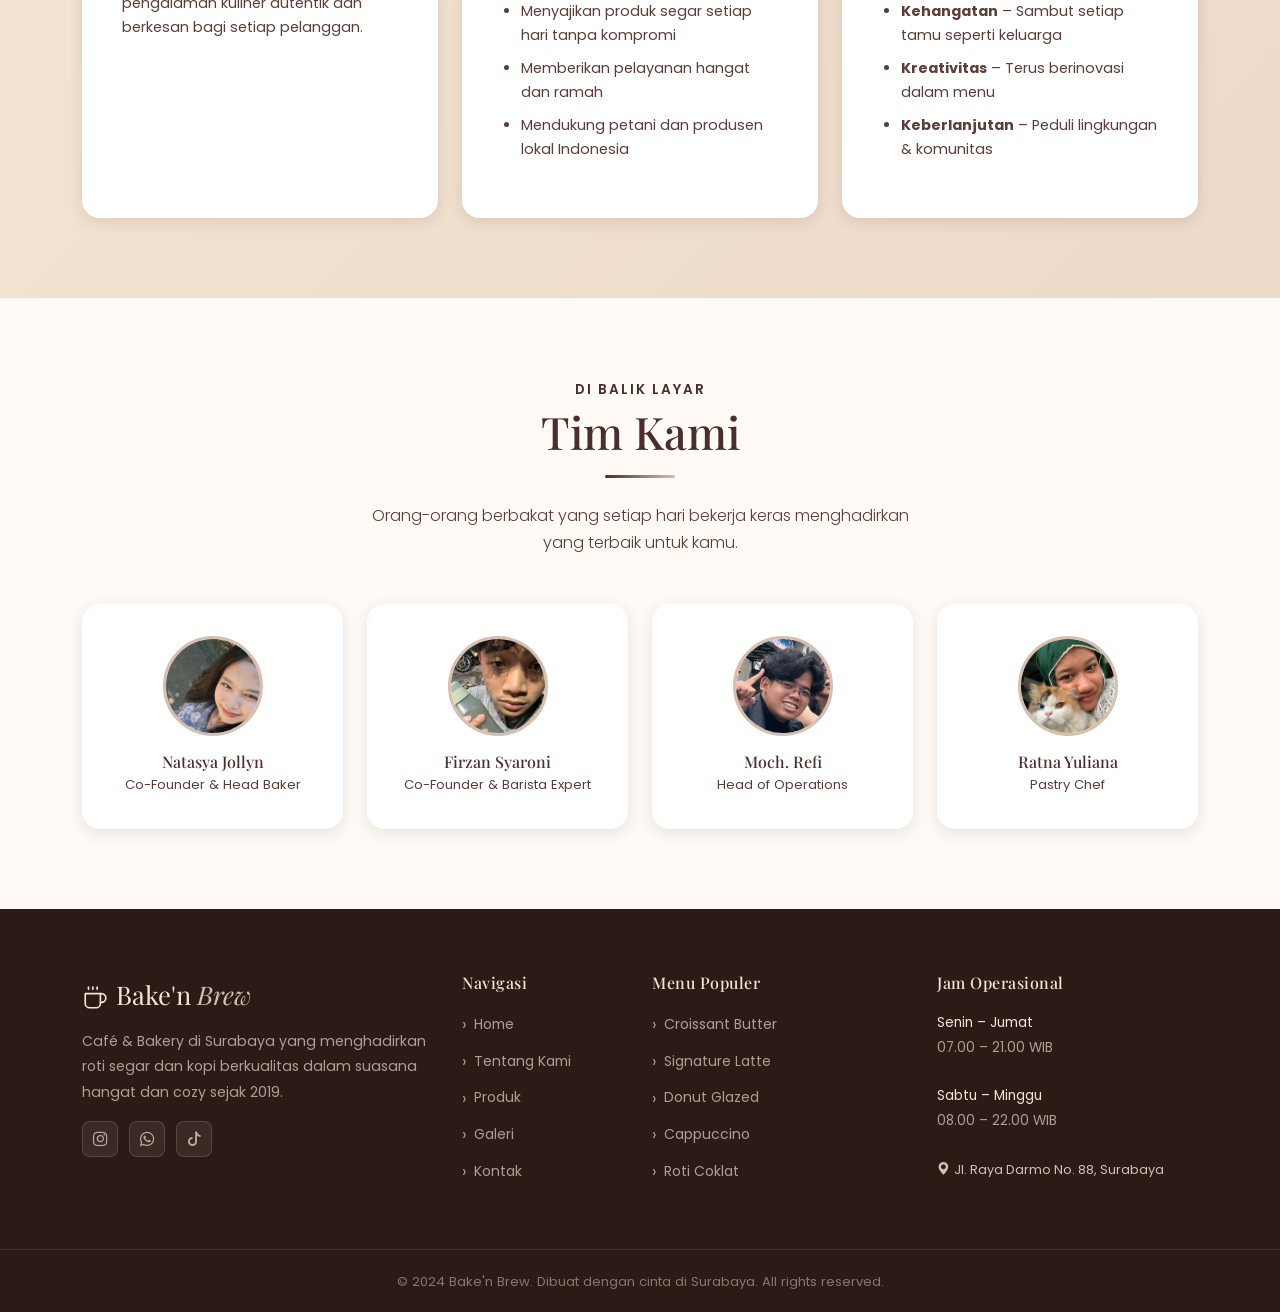
==== commit 29df21b7: "Revisi Final & P2: Optimasi Gambar WebP, Sinkronisasi Cerita Tim, Tautan Footer Cerdas, Logo SVG, & " ====
--- a/about.html
+++ b/about.html
@@ -1,232 +1,246 @@
 <!DOCTYPE html>
 <html lang="id">
 <head>
-  <meta charset="UTF-8" />
-  <meta name="viewport" content="width=device-width, initial-scale=1.0" />
-  <title>Tentang Kami – Bake'n Brew</title>
-  <link rel="icon" href="data:image/svg+xml,<svg xmlns='http://www.w3.org/2000/svg' viewBox='0 0 100 100'><text y='.9em' font-size='90'>☕</text></svg>" />
-  <link href="https://cdn.jsdelivr.net/npm/bootstrap@5.3.3/dist/css/bootstrap.min.css" rel="stylesheet" />
-  <link href="https://cdn.jsdelivr.net/npm/bootstrap-icons@1.11.3/font/bootstrap-icons.css" rel="stylesheet" />
-  <link rel="stylesheet" href="css/style.css" />
+ <meta charset="UTF-8" />
+ <meta name="viewport" content="width=device-width, initial-scale=1.0" />
+ <title>Tentang Kami – Bake'n Brew</title>
+ <link rel="icon" href="data:image/svg+xml,<svg xmlns='http://www.w3.org/2000/svg' viewBox='0 0 100 100'><text y='.9em' font-size='90'></text></svg>" />
+ <link href="https://cdn.jsdelivr.net/npm/bootstrap@5.3.3/dist/css/bootstrap.min.css" rel="stylesheet" />
+ <link href="https://cdn.jsdelivr.net/npm/bootstrap-icons@1.11.3/font/bootstrap-icons.css" rel="stylesheet" />
+ <link rel="stylesheet" href="css/style.css?v=3.0" />
 </head>
 <body>
 
 <!-- NAVBAR -->
 <nav class="navbar navbar-expand-lg">
-  <div class="container">
-    <a class="navbar-brand" href="index.html"><span class="logo-icon">☕</span>Bake'n <span>Brew</span></a>
-    <button class="navbar-toggler" type="button" data-bs-toggle="collapse" data-bs-target="#navbarMain">
-      <span class="navbar-toggler-icon"></span>
-    </button>
-    <div class="collapse navbar-collapse" id="navbarMain">
-      <ul class="navbar-nav ms-auto gap-1">
-        <li class="nav-item"><a class="nav-link" href="index.html">Home</a></li>
-        <li class="nav-item"><a class="nav-link" href="about.html">Tentang</a></li>
-        <li class="nav-item"><a class="nav-link" href="product.html">Produk</a></li>
-        <li class="nav-item"><a class="nav-link" href="gallery.html">Galeri</a></li>
-        <li class="nav-item"><a class="nav-link" href="contact.html">Kontak</a></li>
-        <li class="nav-item"><a class="nav-link" href="form.html">Order</a></li>
-      </ul>
-    </div>
-  </div>
+ <div class="container">
+   <a class="navbar-brand" href="index.html">
+    <svg xmlns="http://www.w3.org/2000/svg" viewBox="0 0 24 24" fill="none" stroke="currentColor" stroke-width="1.8" stroke-linecap="round" stroke-linejoin="round" class="me-2" style="width: 28px; height: 28px; vertical-align: middle; color: var(--accent-gold);">
+      <path d="M17 8h1a4 4 0 1 1 0 8h-1" />
+      <path d="M3 8h14v9a4 4 0 0 1-4 4H7a4 4 0 0 1-4-4V8z" />
+      <line x1="6" y1="2" x2="6" y2="4" />
+      <line x1="10" y1="2" x2="10" y2="4" />
+      <line x1="14" y1="2" x2="14" y2="4" />
+    </svg>Bake'n <span>Brew</span>
+   </a>
+  <button class="navbar-toggler" type="button" data-bs-toggle="collapse" data-bs-target="#navbarMain">
+   <span class="navbar-toggler-icon"></span>
+  </button>
+  <div class="collapse navbar-collapse" id="navbarMain">
+   <ul class="navbar-nav ms-auto gap-1">
+    <li class="nav-item"><a class="nav-link" href="index.html">Home</a></li>
+    <li class="nav-item"><a class="nav-link" href="about.html">Tentang</a></li>
+    <li class="nav-item"><a class="nav-link" href="product.html">Produk</a></li>
+    <li class="nav-item"><a class="nav-link" href="gallery.html">Galeri</a></li>
+    <li class="nav-item"><a class="nav-link" href="contact.html">Kontak</a></li>
+    <li class="nav-item"><a class="nav-link" href="form.html">Order</a></li>
+   </ul>
+  </div>
+ </div>
 </nav>
 
 <!-- PAGE HERO -->
 <section class="page-hero">
-  <div class="container position-relative" style="z-index:2">
-    <nav aria-label="breadcrumb">
-      <ol class="breadcrumb justify-content-center mb-3" style="font-size:.82rem">
-        <li class="breadcrumb-item"><a href="index.html">Home</a></li>
-        <li class="breadcrumb-item active">Tentang Kami</li>
-      </ol>
-    </nav>
-    <h1>Tentang Kami</h1>
-    <p>Kenali lebih dekat cerita di balik setiap roti dan kopi yang kami sajikan.</p>
-  </div>
+ <div class="container position-relative" style="z-index:2">
+  <nav aria-label="breadcrumb">
+   <ol class="breadcrumb justify-content-center mb-3" style="font-size:.82rem">
+    <li class="breadcrumb-item"><a href="index.html">Home</a></li>
+    <li class="breadcrumb-item active">Tentang Kami</li>
+   </ol>
+  </nav>
+  <h1>Tentang Kami</h1>
+  <p>Kenali lebih dekat cerita di balik setiap roti dan kopi yang kami sajikan.</p>
+ </div>
 </section>
 
 <!-- OUR STORY -->
 <section class="about-section">
-  <div class="container">
-    <div class="row align-items-center g-5">
-      <div class="col-lg-5 fade-in-up">
-        <div class="about-img-wrap">
-          <img src="https://images.unsplash.com/photo-1509042239860-f550ce710b93?w=700&q=80" alt="Bake'n Brew Story" />
-          <div class="about-badge">
-            <div class="num">5+</div>
-            <div class="txt">Tahun Pengalaman</div>
-          </div>
+ <div class="container">
+  <div class="row align-items-center g-5">
+    <div class="col-lg-5 fade-in-up">
+     <div class="about-img-wrap">
+      <img src="https://images.unsplash.com/photo-1509042239860-f550ce710b93?w=700&q=80&fm=webp" alt="Bake'n Brew Story" loading="lazy" />
+      <div class="about-badge">
+       <div class="txt">Since Day One</div>
+      </div>
+     </div>
+    </div>
+   <div class="col-lg-7 fade-in-up delay-2">
+    <div class="about-text">
+     <p class="fw-semibold mb-1" style="font-size:.85rem;letter-spacing:2px;text-transform:uppercase;color:var(--brown-mid);">Cerita Kami</p>
+     <h2 class="section-title mb-3">Dari Dapur Kecil<br>ke Café Impian</h2>
+     <div class="divider" style="margin-left:0"></div>
+     <p>Bake'n Brew lahir pada tahun 2019 dari sebuah mimpi sederhana di kawasan Darmo, Surabaya. Berawal dari kolaborasi kreatif antara <strong>Natasya Jollyn</strong> (Co-Founder & Head Baker) yang berdedikasi pada kelezatan roti segar buatan tangan, dan <strong>Firzan Syaroni</strong> (Co-Founder & Barista Expert) yang mengkurasi racikan kopi premium. Dari dapur kecil tersebut, kehangatan cita rasa kreasi mereka mulai memikat hati para pencinta kuliner di Surabaya.</p>
+     <p>Seiring berkembangnya gerai pertama kami pada Maret 2021, mimpi ini terwujud secara nyata berkat manajemen operasional yang solid dari <strong>Moch. Refi</strong> (Head of Operations) yang memastikan setiap sudut kafe menyajikan kenyamanan terbaik, serta dedikasi tinggi dari <strong>Ratna Yuliana</strong> (Pastry Chef) yang selalu menyempurnakan setiap hidangan manis penutup kami.</p>
+     <p>Kini, digerakkan oleh kuartet pendiri yang solid bersama tim berdedikasi lainnya, Bake'n Brew hadir setiap hari menyajikan lebih dari 50 menu pilihan roti segar dan kopi berkualitas tinggi yang dibuat khusus untuk menemani momen berharga Anda.</p>
+     <div class="row g-3 mt-3">
+      <div class="col-6">
+       <div style="display:flex;align-items:center;gap:.7rem;">
+        <span style="font-size:1.6rem"></span>
+        <div>
+         <div style="font-weight:600;font-size:.9rem;color:var(--brown-dark)">Top UMKM Surabaya 2023</div>
+         <div style="font-size:.78rem;color:var(--text-mid)">Penghargaan Kota Surabaya</div>
         </div>
+       </div>
       </div>
-      <div class="col-lg-7 fade-in-up delay-2">
-        <div class="about-text">
-          <p class="fw-semibold mb-1" style="font-size:.85rem;letter-spacing:2px;text-transform:uppercase;color:var(--brown-mid);">Cerita Kami</p>
-          <h2 class="section-title mb-3">Dari Dapur Kecil<br>ke Café Impian</h2>
-          <div class="divider" style="margin-left:0"></div>
-          <p>Bake'n Brew lahir pada tahun 2019 dari sebuah dapur rumahan kecil milik <strong>Natasya & Mingyu</strong> di kawasan Darmo, Surabaya. Berawal dari hobi membuat roti dan kopi untuk keluarga, hingga mulai menerima pesanan dari tetangga sampai akhirnya mendapat perhatian yang lebih luas lewat media sosial.</p>
-          <p>Dengan bermodalkan semangat dan tabungan yang dikumpulkan selama dua tahun, Natasya membuka gerai pertama pada Maret 2021. Tanpa disangka, antusiasme masyarakat Surabaya sangat luar biasa. Dalam hitungan bulan, Bake'n Brew sudah menjadi salah satu tempat nongkrong favorit Gen Z.</p>
-          <p>Kini, dengan tim yang terdiri dari 12 orang yang berdedikasi, Bake'n Brew hadir setiap hari menyajikan lebih dari 50 menu pilihan roti dan minuman berbasis kopi yang dibuat dari bahan-bahan pilihan berkualitas tinggi.</p>
-          <div class="row g-3 mt-3">
-            <div class="col-6">
-              <div style="display:flex;align-items:center;gap:.7rem;">
-                <span style="font-size:1.6rem">🏆</span>
-                <div>
-                  <div style="font-weight:600;font-size:.9rem;color:var(--brown-dark)">Top UMKM Surabaya 2023</div>
-                  <div style="font-size:.78rem;color:var(--text-mid)">Penghargaan Kota Surabaya</div>
-                </div>
-              </div>
-            </div>
-            <div class="col-6">
-              <div style="display:flex;align-items:center;gap:.7rem;">
-                <span style="font-size:1.6rem">⭐</span>
-                <div>
-                  <div style="font-weight:600;font-size:.9rem;color:var(--brown-dark)">Rating 4.9/5</div>
-                  <div style="font-size:.78rem;color:var(--text-mid)">Dari 800+ ulasan</div>
-                </div>
-              </div>
-            </div>
-          </div>
+      <div class="col-6">
+       <div style="display:flex;align-items:center;gap:.7rem;">
+        <span style="font-size:1.6rem"></span>
+        <div>
+         <div style="font-weight:600;font-size:.9rem;color:var(--brown-dark)">Rating 4.9/5</div>
+         <div style="font-size:.78rem;color:var(--text-mid)">Dari 800+ ulasan</div>
         </div>
+       </div>
       </div>
-    </div>
-  </div>
+     </div>
+    </div>
+   </div>
+  </div>
+ </div>
 </section>
 
 <!-- VISI MISI -->
 <section class="vision-mission-section">
-  <div class="container">
-    <div class="text-center mb-5 fade-in-up">
-      <p class="fw-semibold mb-1" style="font-size:.85rem;letter-spacing:2px;text-transform:uppercase;color:var(--brown-mid);">Arah Kami</p>
-      <h2 class="section-title">Visi & Misi</h2>
-      <div class="divider"></div>
-    </div>
-    <div class="row g-4">
-      <div class="col-md-4 fade-in-up delay-1">
-        <div class="vm-card">
-          <div class="icon">🎯</div>
-          <h4>Visi</h4>
-          <p style="font-size:.9rem;color:var(--text-mid);">Menjadi café dan bakery lokal terbaik di Surabaya yang menghadirkan pengalaman kuliner autentik dan berkesan bagi setiap pelanggan.</p>
-        </div>
-      </div>
-      <div class="col-md-4 fade-in-up delay-2">
-        <div class="vm-card">
-          <div class="icon">📋</div>
-          <h4>Misi</h4>
-          <ul style="font-size:.88rem;color:var(--text-mid);padding-left:1.2rem;">
-            <li>Menggunakan bahan baku lokal berkualitas tinggi</li>
-            <li>Menyajikan produk segar setiap hari tanpa kompromi</li>
-            <li>Memberikan pelayanan hangat dan ramah</li>
-            <li>Mendukung petani dan produsen lokal Indonesia</li>
-          </ul>
-        </div>
-      </div>
-      <div class="col-md-4 fade-in-up delay-3">
-        <div class="vm-card">
-          <div class="icon">💡</div>
-          <h4>Nilai Kami</h4>
-          <ul style="font-size:.88rem;color:var(--text-mid);padding-left:1.2rem;">
-            <li><strong>Kualitas</strong> – Tidak pernah berkompromi soal rasa</li>
-            <li><strong>Kehangatan</strong> – Sambut setiap tamu seperti keluarga</li>
-            <li><strong>Kreativitas</strong> – Terus berinovasi dalam menu</li>
-            <li><strong>Keberlanjutan</strong> – Peduli lingkungan & komunitas</li>
-          </ul>
-        </div>
-      </div>
-    </div>
-  </div>
+ <div class="container">
+  <div class="text-center mb-5 fade-in-up">
+   <p class="fw-semibold mb-1" style="font-size:.85rem;letter-spacing:2px;text-transform:uppercase;color:var(--brown-mid);">Arah Kami</p>
+   <h2 class="section-title">Visi & Misi</h2>
+   <div class="divider"></div>
+  </div>
+  <div class="row g-4">
+   <div class="col-md-4 fade-in-up delay-1">
+    <div class="vm-card">
+     <div class="icon"></div>
+     <h4>Visi</h4>
+     <p style="font-size:.9rem;color:var(--text-mid);">Menjadi café dan bakery lokal terbaik di Surabaya yang menghadirkan pengalaman kuliner autentik dan berkesan bagi setiap pelanggan.</p>
+    </div>
+   </div>
+   <div class="col-md-4 fade-in-up delay-2">
+    <div class="vm-card">
+     <div class="icon"></div>
+     <h4>Misi</h4>
+     <ul style="font-size:.88rem;color:var(--text-mid);padding-left:1.2rem;">
+      <li>Menggunakan bahan baku lokal berkualitas tinggi</li>
+      <li>Menyajikan produk segar setiap hari tanpa kompromi</li>
+      <li>Memberikan pelayanan hangat dan ramah</li>
+      <li>Mendukung petani dan produsen lokal Indonesia</li>
+     </ul>
+    </div>
+   </div>
+   <div class="col-md-4 fade-in-up delay-3">
+    <div class="vm-card">
+     <div class="icon"></div>
+     <h4>Nilai Kami</h4>
+     <ul style="font-size:.88rem;color:var(--text-mid);padding-left:1.2rem;">
+      <li><strong>Kualitas</strong> – Tidak pernah berkompromi soal rasa</li>
+      <li><strong>Kehangatan</strong> – Sambut setiap tamu seperti keluarga</li>
+      <li><strong>Kreativitas</strong> – Terus berinovasi dalam menu</li>
+      <li><strong>Keberlanjutan</strong> – Peduli lingkungan & komunitas</li>
+     </ul>
+    </div>
+   </div>
+  </div>
+ </div>
 </section>
 
 <!-- TIM KAMI -->
 <section class="team-section">
-  <div class="container">
-    <div class="text-center mb-5 fade-in-up">
-      <p class="text-brown fw-semibold mb-1" style="font-size:.85rem;letter-spacing:2px;text-transform:uppercase;">Di Balik Layar</p>
-      <h2 class="section-title">Tim Kami</h2>
-      <div class="divider"></div>
-      <p class="section-subtitle">Orang-orang berbakat yang setiap hari bekerja keras menghadirkan yang terbaik untuk kamu.</p>
-    </div>
-    <div class="row g-4 justify-content-center">
-      <div class="col-6 col-md-3 fade-in-up delay-1">
-        <div class="team-card">
-          <img src="https://i.pinimg.com/1200x/f5/55/17/f55517eb4bb6541e4e83999915f7316f.jpg" alt="Natasya" />
-          <h5>Natasya Jollyn</h5>
-          <p>Co-Founder & Head Baker</p>
-        </div>
-      </div>
-      <div class="col-6 col-md-3 fade-in-up delay-2">
-        <div class="team-card">
-          <img src="https://i.pinimg.com/736x/f5/9b/c3/f59bc358430112a5c3b55007ea79ea8c.jpg" alt="Mingyu" />
-          <h5>Kim Mingyu</h5>
-          <p>Co-Founder & Barista Expert</p>
-        </div>
-      </div>
-      <div class="col-6 col-md-3 fade-in-up delay-3">
-        <div class="team-card">
-          <img src="https://i.pinimg.com/736x/f6/28/56/f62856c2920ee8e0142e15e69f909e02.jpg" alt="Mina" />
-          <h5>Mina Hartono</h5>
-          <p>Head Barista</p>
-        </div>
-      </div>
-      <div class="col-6 col-md-3 fade-in-up delay-4">
-        <div class="team-card">
-          <img src="https://i.pinimg.com/1200x/ed/e8/7b/ede87b3b80b661e967dd1761d6a23798.jpg" alt="Ningning" />
-          <h5>Ningning Wijaya</h5>
-          <p>Pastry Chef</p>
-        </div>
-      </div>
-    </div>
-  </div>
+ <div class="container">
+  <div class="text-center mb-5 fade-in-up">
+   <p class="text-brown fw-semibold mb-1" style="font-size:.85rem;letter-spacing:2px;text-transform:uppercase;">Di Balik Layar</p>
+   <h2 class="section-title">Tim Kami</h2>
+   <div class="divider"></div>
+   <p class="section-subtitle">Orang-orang berbakat yang setiap hari bekerja keras menghadirkan yang terbaik untuk kamu.</p>
+  </div>
+  <div class="row g-4 justify-content-center">
+    <div class="col-6 col-md-3 fade-in-up delay-1">
+     <div class="team-card">
+      <img src="tim%20kami/Natasya%20Jollyn%20Karisya%20Agustin.webp" alt="Natasya Jollyn" loading="lazy" />
+      <h5>Natasya Jollyn</h5>
+      <p>Co-Founder & Head Baker</p>
+     </div>
+    </div>
+    <div class="col-6 col-md-3 fade-in-up delay-2">
+     <div class="team-card">
+      <img src="tim%20kami/Firzan%20Syaroni.webp" alt="Firzan Syaroni" loading="lazy" />
+      <h5>Firzan Syaroni</h5>
+      <p>Co-Founder & Barista Expert</p>
+     </div>
+    </div>
+    <div class="col-6 col-md-3 fade-in-up delay-3">
+     <div class="team-card">
+      <img src="tim%20kami/Moch.%20Refi%20Febrian%20Alfani.webp" alt="Moch. Refi" loading="lazy" />
+      <h5>Moch. Refi</h5>
+      <p>Head of Operations</p>
+     </div>
+    </div>
+    <div class="col-6 col-md-3 fade-in-up delay-4">
+     <div class="team-card">
+      <img src="tim%20kami/Ratna%20Yuliana%20Triyono.webp" alt="Ratna Yuliana" loading="lazy" />
+      <h5>Ratna Yuliana</h5>
+      <p>Pastry Chef</p>
+     </div>
+    </div>
+   </div>
+ </div>
 </section>
 
 <!-- FOOTER -->
 <footer class="footer">
+ <div class="container">
+  <div class="row g-4">
+   <div class="col-lg-4 col-md-6">
+    <div class="footer-brand">
+     <svg xmlns="http://www.w3.org/2000/svg" viewBox="0 0 24 24" fill="none" stroke="currentColor" stroke-width="1.5" stroke-linecap="round" stroke-linejoin="round" class="me-2" style="width: 26px; height: 26px; vertical-align: middle; color: var(--cream);">
+       <path d="M17 8h1a4 4 0 1 1 0 8h-1" />
+       <path d="M3 8h14v9a4 4 0 0 1-4 4H7a4 4 0 0 1-4-4V8z" />
+       <line x1="6" y1="2" x2="6" y2="4" />
+       <line x1="10" y1="2" x2="10" y2="4" />
+       <line x1="14" y1="2" x2="14" y2="4" />
+     </svg>Bake'n <span>Brew</span>
+    </div>
+    <p>Café & Bakery di Surabaya yang menghadirkan roti segar dan kopi berkualitas dalam suasana hangat dan cozy sejak 2019.</p>
+    <div class="footer-social">
+     <a href="https://www.instagram.com/natasyajollyn/" target="_blank" rel="noopener noreferrer"><i class="bi bi-instagram"></i></a>
+     <a href="https://wa.me/6282335871770" target="_blank" rel="noopener noreferrer"><i class="bi bi-whatsapp"></i></a>
+     <a href="https://www.tiktok.com/@lynnatzz?_r=1&_t=ZS-96sLinjnNw1" target="_blank" rel="noopener noreferrer"><i class="bi bi-tiktok"></i></a>
+    </div>
+   </div>
+   <div class="col-lg-2 col-md-6">
+    <h6>Navigasi</h6>
+    <ul class="footer-links">
+     <li><a href="index.html">Home</a></li>
+     <li><a href="about.html">Tentang Kami</a></li>
+     <li><a href="product.html">Produk</a></li>
+     <li><a href="gallery.html">Galeri</a></li>
+     <li><a href="contact.html">Kontak</a></li>
+    </ul>
+   </div>
+   <div class="col-lg-3 col-md-6">
+    <h6>Menu Populer</h6>
+    <ul class="footer-links">
+     <li><a href="product.html#croissant-butter">Croissant Butter</a></li>
+     <li><a href="product.html#signature-latte">Signature Latte</a></li>
+     <li><a href="product.html#donut-glazed">Donut Glazed</a></li>
+     <li><a href="product.html#cappuccino">Cappuccino</a></li>
+     <li><a href="product.html#roti-coklat">Roti Coklat</a></li>
+    </ul>
+   </div>
+   <div class="col-lg-3 col-md-6">
+    <h6>Jam Operasional</h6>
+    <p style="font-size:.85rem;">
+     <span style="color:var(--cream)">Senin – Jumat</span><br>07.00 – 21.00 WIB<br><br>
+     <span style="color:var(--cream)">Sabtu – Minggu</span><br>08.00 – 22.00 WIB<br><br>
+     <span style="color:var(--beige);font-size:.8rem;"><i class="bi bi-geo-alt-fill me-1"></i>Jl. Raya Darmo No. 88, Surabaya</span>
+    </p>
+   </div>
+  </div>
+ </div>
+ <div class="footer-bottom">
   <div class="container">
-    <div class="row g-4">
-      <div class="col-lg-4 col-md-6">
-        <div class="footer-brand">☕ Bake'n <span>Brew</span></div>
-        <p>Café & Bakery di Surabaya yang menghadirkan roti segar dan kopi berkualitas dalam suasana hangat dan cozy sejak 2019.</p>
-        <div class="footer-social">
-          <a href="#"><i class="bi bi-instagram"></i></a>
-          <a href="#"><i class="bi bi-facebook"></i></a>
-          <a href="#"><i class="bi bi-whatsapp"></i></a>
-          <a href="#"><i class="bi bi-tiktok"></i></a>
-        </div>
-      </div>
-      <div class="col-lg-2 col-md-6">
-        <h6>Navigasi</h6>
-        <ul class="footer-links">
-          <li><a href="index.html">Home</a></li>
-          <li><a href="about.html">Tentang Kami</a></li>
-          <li><a href="product.html">Produk</a></li>
-          <li><a href="gallery.html">Galeri</a></li>
-          <li><a href="contact.html">Kontak</a></li>
-        </ul>
-      </div>
-      <div class="col-lg-3 col-md-6">
-        <h6>Menu Populer</h6>
-        <ul class="footer-links">
-          <li><a href="product.html">Croissant Butter</a></li>
-          <li><a href="product.html">Signature Latte</a></li>
-          <li><a href="product.html">Donut Glazed</a></li>
-          <li><a href="product.html">Cappuccino</a></li>
-          <li><a href="product.html">Roti Coklat</a></li>
-        </ul>
-      </div>
-      <div class="col-lg-3 col-md-6">
-        <h6>Jam Operasional</h6>
-        <p style="font-size:.85rem;">
-          <span style="color:var(--cream)">Senin – Jumat</span><br>07.00 – 21.00 WIB<br><br>
-          <span style="color:var(--cream)">Sabtu – Minggu</span><br>08.00 – 22.00 WIB<br><br>
-          <span style="color:var(--beige);font-size:.8rem;"><i class="bi bi-geo-alt-fill me-1"></i>Jl. Raya Darmo No. 88, Surabaya</span>
-        </p>
-      </div>
-    </div>
-  </div>
-  <div class="footer-bottom">
-    <div class="container">
-      <p>© 2024 Bake'n Brew. Dibuat dengan ❤️ di Surabaya. All rights reserved.</p>
-    </div>
-  </div>
+   <p>© 2024 Bake'n Brew. Dibuat dengan cinta di Surabaya. All rights reserved.</p>
+  </div>
+ </div>
 </footer>
 
 <script src="https://cdn.jsdelivr.net/npm/bootstrap@5.3.3/dist/js/bootstrap.bundle.min.js"></script>
--- a/css/style.css
+++ b/css/style.css
@@ -1,27 +1,29 @@
 /* =============================================
-   BAKE'N BREW - Main Stylesheet
-   ============================================= */
+  BAKE'N BREW - Main Stylesheet
+  ============================================= */
 
 @import url('https://fonts.googleapis.com/css2?family=Playfair+Display:ital,wght@0,400;0,600;0,700;0,900;1,400;1,600&family=Poppins:wght@300;400;500;600&display=swap');
 
 /* --- CSS Variables --- */
 :root {
-  --brown-dark:  #4B2E2B;
-  --brown-mid:   #6B3F3A;
-  --brown-light: #8B5E58;
-  --cream:       #F5E6D3;
-  --beige:       #D6BFAF;
-  --beige-light: #EDD9C8;
-  --white:       #FFFAF6;
-  --text-dark:   #2C1A17;
-  --text-mid:    #5C3D38;
-  --shadow-sm:   0 4px 15px rgba(75,46,43,0.12);
-  --shadow-md:   0 8px 30px rgba(75,46,43,0.18);
-  --shadow-lg:   0 16px 50px rgba(75,46,43,0.22);
-  --radius-sm:   10px;
-  --radius-md:   18px;
-  --radius-lg:   28px;
-  --transition:  all 0.35s cubic-bezier(0.25, 0.8, 0.25, 1);
+ --brown-dark: #4B2E2B;
+ --brown-mid:  #6B3F3A;
+ --brown-light: #8B5E58;
+ --cream:    #F5E6D3;
+ --beige:    #D6BFAF;
+ --beige-light: #EDD9C8;
+ --white:    #FFFAF6;
+ --text-dark:  #2C1A17;
+ --text-mid:  #5C3D38;
+ --shadow-sm:  0 4px 15px rgba(75,46,43,0.12);
+ --shadow-md:  0 8px 30px rgba(75,46,43,0.18);
+ --shadow-lg:  0 16px 50px rgba(75,46,43,0.22);
+ --radius-sm:  10px;
+ --radius-md:  18px;
+ --radius-lg:  28px;
+ --transition: all 0.35s cubic-bezier(0.25, 0.8, 0.25, 1);
+ --accent-gold: #C5A880;
+ --border-color: rgba(75, 46, 43, 0.15);
 }
 
 /* --- Reset & Base --- */
@@ -30,103 +32,103 @@
 html { scroll-behavior: smooth; }
 
 body {
-  font-family: 'Poppins', sans-serif;
-  background-color: var(--white);
-  color: var(--text-dark);
-  line-height: 1.7;
-  overflow-x: hidden;
+ font-family: 'Poppins', sans-serif;
+ background-color: var(--white);
+ color: var(--text-dark);
+ line-height: 1.7;
+ overflow-x: hidden;
 }
 
 h1, h2, h3, h4, h5, h6 {
-  font-family: 'Playfair Display', serif;
-  color: var(--brown-dark);
+ font-family: 'Playfair Display', serif;
+ color: var(--brown-dark);
 }
 
 /* --- Utility Classes --- */
-.text-brown    { color: var(--brown-dark) !important; }
-.text-cream    { color: var(--cream) !important; }
-.bg-cream      { background-color: var(--cream) !important; }
-.bg-brown      { background-color: var(--brown-dark) !important; }
-.bg-beige      { background-color: var(--beige) !important; }
+.text-brown  { color: var(--brown-dark) !important; }
+.text-cream  { color: var(--cream) !important; }
+.bg-cream   { background-color: var(--cream) !important; }
+.bg-brown   { background-color: var(--brown-dark) !important; }
+.bg-beige   { background-color: var(--beige) !important; }
 .font-playfair { font-family: 'Playfair Display', serif; }
 
 .section-title {
-  font-family: 'Playfair Display', serif;
-  font-size: clamp(2rem, 4vw, 2.8rem);
-  color: var(--brown-dark);
-  line-height: 1.2;
+ font-family: 'Playfair Display', serif;
+ font-size: clamp(2rem, 4vw, 2.8rem);
+ color: var(--brown-dark);
+ line-height: 1.2;
 }
 
 .section-subtitle {
-  font-size: 1rem;
-  color: var(--text-mid);
-  font-weight: 300;
-  max-width: 560px;
-  margin: 0 auto;
+ font-size: 1rem;
+ color: var(--text-mid);
+ font-weight: 300;
+ max-width: 560px;
+ margin: 0 auto;
 }
 
 .divider {
-  width: 70px;
-  height: 3px;
-  background: linear-gradient(90deg, var(--brown-dark), var(--beige));
-  margin: 1rem auto 1.5rem;
-  border-radius: 10px;
-}
-
-/* =============================================
-   NAVBAR
-   ============================================= */
+ width: 70px;
+ height: 3px;
+ background: linear-gradient(90deg, var(--brown-dark), var(--beige));
+ margin: 1rem auto 1.5rem;
+ border-radius: 10px;
+}
+
+/* =============================================
+  NAVBAR
+  ============================================= */
 .navbar {
-  background: rgba(75, 46, 43, 0.97) !important;
-  backdrop-filter: blur(12px);
-  padding: 1rem 0;
-  transition: var(--transition);
-  position: sticky;
-  top: 0;
-  z-index: 1000;
-  box-shadow: 0 2px 20px rgba(75,46,43,0.3);
+ background: rgba(75, 46, 43, 0.97) !important;
+ backdrop-filter: blur(12px);
+ padding: 1rem 0;
+ transition: var(--transition);
+ position: sticky;
+ top: 0;
+ z-index: 1000;
+ box-shadow: 0 2px 20px rgba(75,46,43,0.3);
 }
 
 .navbar-brand {
-  font-family: 'Playfair Display', serif;
-  font-size: 1.7rem;
-  font-weight: 700;
-  color: var(--cream) !important;
-  letter-spacing: 0.5px;
+ font-family: 'Playfair Display', serif;
+ font-size: 1.7rem;
+ font-weight: 700;
+ color: var(--cream) !important;
+ letter-spacing: 0.5px;
 }
 
 .navbar-brand span {
-  color: var(--beige);
-  font-style: italic;
+ color: var(--beige);
+ font-style: italic;
 }
 
 .navbar-brand .logo-icon {
-  font-size: 1.4rem;
-  margin-right: 6px;
+ font-size: 1.4rem;
+ margin-right: 6px;
 }
 
 .nav-link {
-  color: var(--beige) !important;
-  font-size: 0.9rem;
-  font-weight: 400;
-  letter-spacing: 0.5px;
-  padding: 0.5rem 1rem !important;
-  border-radius: var(--radius-sm);
-  transition: var(--transition);
-  position: relative;
+ color: var(--beige) !important;
+ font-size: 0.9rem;
+ font-weight: 400;
+ letter-spacing: 0.5px;
+ padding: 0.5rem 1rem !important;
+ border-radius: var(--radius-sm);
+ transition: var(--transition);
+ position: relative;
 }
 
 .nav-link::after {
-  content: '';
-  position: absolute;
-  bottom: 2px;
-  left: 50%;
-  transform: translateX(-50%);
-  width: 0;
-  height: 2px;
-  background: var(--cream);
-  border-radius: 2px;
-  transition: var(--transition);
+ content: '';
+ position: absolute;
+ bottom: 2px;
+ left: 50%;
+ transform: translateX(-50%);
+ width: 0;
+ height: 2px;
+ background: var(--cream);
+ border-radius: 2px;
+ transition: var(--transition);
 }
 
 .nav-link:hover::after,
@@ -134,526 +136,571 @@
 
 .nav-link:hover,
 .nav-link.active {
-  color: var(--cream) !important;
-  background: rgba(245,230,211,0.12);
+ color: var(--cream) !important;
+ background: rgba(245,230,211,0.12);
 }
 
 .navbar-toggler {
-  border: 1px solid rgba(245,230,211,0.4);
-  padding: 0.3rem 0.6rem;
+ border: 1px solid rgba(245,230,211,0.4);
+ padding: 0.3rem 0.6rem;
 }
 
 .navbar-toggler-icon {
-  background-image: url("data:image/svg+xml,%3csvg xmlns='http://www.w3.org/2000/svg' viewBox='0 0 30 30'%3e%3cpath stroke='rgba(245,230,211,0.9)' stroke-linecap='round' stroke-miterlimit='10' stroke-width='2' d='M4 7h22M4 15h22M4 23h22'/%3e%3c/svg%3e") !important;
-}
-
-/* =============================================
-   BUTTONS
-   ============================================= */
+ background-image: url("data:image/svg+xml,%3csvg xmlns='http://www.w3.org/2000/svg' viewBox='0 0 30 30'%3e%3cpath stroke='rgba(245,230,211,0.9)' stroke-linecap='round' stroke-miterlimit='10' stroke-width='2' d='M4 7h22M4 15h22M4 23h22'/%3e%3c/svg%3e") !important;
+}
+
+/* =============================================
+  BUTTONS
+  ============================================= */
 .btn-primary-brown {
-  background: var(--brown-dark);
-  color: var(--cream);
-  border: 2px solid var(--brown-dark);
-  padding: 0.75rem 2rem;
-  border-radius: 50px;
-  font-size: 0.9rem;
-  font-weight: 600;
-  letter-spacing: 0.5px;
-  text-decoration: none;
-  display: inline-block;
-  transition: var(--transition);
-  cursor: pointer;
-  box-shadow: var(--shadow-sm);
+ background: var(--brown-dark);
+ color: var(--cream);
+ border: 2px solid var(--brown-dark);
+ padding: 0.75rem 2rem;
+ border-radius: 50px;
+ font-size: 0.9rem;
+ font-weight: 600;
+ letter-spacing: 0.5px;
+ text-decoration: none;
+ display: inline-block;
+ transition: var(--transition);
+ cursor: pointer;
+ box-shadow: var(--shadow-sm);
 }
 
 .btn-primary-brown:hover {
-  background: var(--brown-mid);
-  color: var(--cream);
-  transform: translateY(-3px);
-  box-shadow: var(--shadow-md);
+ background: var(--brown-mid);
+ color: var(--cream);
+ transform: translateY(-3px);
+ box-shadow: var(--shadow-md);
 }
 
 .btn-outline-brown {
-  background: transparent;
-  color: var(--brown-dark);
-  border: 2px solid var(--brown-dark);
-  padding: 0.75rem 2rem;
-  border-radius: 50px;
-  font-size: 0.9rem;
-  font-weight: 600;
-  letter-spacing: 0.5px;
-  text-decoration: none;
-  display: inline-block;
-  transition: var(--transition);
-  cursor: pointer;
+ background: transparent;
+ color: var(--brown-dark);
+ border: 2px solid var(--brown-dark);
+ padding: 0.75rem 2rem;
+ border-radius: 50px;
+ font-size: 0.9rem;
+ font-weight: 600;
+ letter-spacing: 0.5px;
+ text-decoration: none;
+ display: inline-block;
+ transition: var(--transition);
+ cursor: pointer;
 }
 
 .btn-outline-brown:hover {
-  background: var(--brown-dark);
-  color: var(--cream);
-  transform: translateY(-3px);
-  box-shadow: var(--shadow-md);
+ background: var(--brown-dark);
+ color: var(--cream);
+ transform: translateY(-3px);
+ box-shadow: var(--shadow-md);
 }
 
 .btn-cream {
-  background: var(--cream);
-  color: var(--brown-dark);
-  border: 2px solid var(--cream);
-  padding: 0.75rem 2rem;
-  border-radius: 50px;
-  font-size: 0.9rem;
-  font-weight: 600;
-  text-decoration: none;
-  display: inline-block;
-  transition: var(--transition);
-  cursor: pointer;
+ background: var(--cream);
+ color: var(--brown-dark);
+ border: 2px solid var(--cream);
+ padding: 0.75rem 2rem;
+ border-radius: 50px;
+ font-size: 0.9rem;
+ font-weight: 600;
+ text-decoration: none;
+ display: inline-block;
+ transition: var(--transition);
+ cursor: pointer;
 }
 
 .btn-cream:hover {
-  background: var(--beige);
-  color: var(--brown-dark);
-  transform: translateY(-3px);
-  box-shadow: var(--shadow-md);
-}
-
-/* =============================================
-   CARDS
-   ============================================= */
+ background: var(--beige);
+ color: var(--brown-dark);
+ transform: translateY(-3px);
+ box-shadow: var(--shadow-md);
+}
+
+/* =============================================
+  CARDS
+  ============================================= */
 .product-card {
-  background: #fff;
-  border-radius: var(--radius-md);
-  overflow: hidden;
-  box-shadow: var(--shadow-sm);
-  transition: var(--transition);
-  border: none;
-  height: 100%;
+ background: #fff;
+ border-radius: var(--radius-md);
+ overflow: hidden;
+ box-shadow: var(--shadow-sm);
+ transition: var(--transition);
+ border: none;
+ height: 100%;
+ display: flex;
+ flex-direction: column;
 }
 
 .product-card:hover {
-  transform: translateY(-8px) scale(1.02);
-  box-shadow: var(--shadow-lg);
+ transform: translateY(-8px) scale(1.01);
+ box-shadow: var(--shadow-lg);
+}
+
+/* Beautiful Single-Border Gold Framing with 12px margin padding */
+.product-card > div:first-child {
+ margin: 12px 12px 0 12px; /* Margin padding separating the image from the border */
+ position: relative;
+ overflow: hidden;
+ border-radius: var(--radius-sm);
+ border: 1px solid var(--accent-gold); /* One clean, elegant gold border */
+ background-color: var(--beige-light);
+ aspect-ratio: 1.25; /* High-end layout framework */
+ display: flex;
+ align-items: center;
+ justify-content: center;
+ transition: var(--transition);
+}
+
+.product-card:hover > div:first-child {
+ border-color: var(--brown-mid);
+}
+
+/* Redundant inset border frame removed */
+.product-card > div:first-child::after {
+ display: none;
 }
 
 .product-card .card-img-top {
-  height: 220px;
-  object-fit: cover;
-  transition: var(--transition);
+ width: 100%;
+ height: 100%;
+ object-fit: cover;
+ border-radius: calc(var(--radius-sm) - 1px);
+ transition: transform 0.4s ease;
 }
 
 .product-card:hover .card-img-top {
-  transform: scale(1.05);
+ transform: scale(1.05); /* Smooth zoom-in inside frame boundaries */
+}
+
+/* Badges aligned flush to top-left corner inside the image wrapper container */
+.product-card div[style*="position:absolute"] {
+ top: 12px !important;
+ left: 12px !important;
+ gap: 6px !important;
 }
 
 .product-card .card-body {
-  padding: 1.4rem;
+ padding: 1.4rem;
+ display: flex;
+ flex-direction: column;
+ flex-grow: 1;
 }
 
 .product-card .card-title {
-  font-family: 'Playfair Display', serif;
-  font-size: 1.15rem;
-  color: var(--brown-dark);
-  margin-bottom: 0.4rem;
+ font-family: 'Playfair Display', serif;
+ font-size: 1.45rem;
+ font-weight: 600 !important; /* Bold highlighted title */
+ color: var(--brown-dark);
+ margin-bottom: 0.5rem;
+ transition: var(--transition);
+}
+
+.product-card:hover .card-title {
+ color: var(--brown-mid);
 }
 
 .product-card .card-text {
-  font-size: 0.85rem;
-  color: var(--text-mid);
-  line-height: 1.6;
+ font-size: 0.85rem;
+ color: var(--text-mid);
+ line-height: 1.6;
+ margin-bottom: 1rem;
 }
 
 .product-card .price {
-  font-size: 1.1rem;
-  font-weight: 600;
-  color: var(--brown-dark);
-  font-family: 'Playfair Display', serif;
-}
-
-.badge-bestseller {
-  background: var(--brown-dark);
-  color: var(--cream);
-  font-size: 0.7rem;
-  padding: 0.3rem 0.7rem;
-  border-radius: 50px;
-  font-weight: 600;
-  letter-spacing: 0.5px;
-  text-transform: uppercase;
+ font-size: 1.25rem;
+ font-weight: 600;
+ color: var(--brown-dark);
+ font-family: 'Playfair Display', serif;
+}
+
+.badge-bestseller, .badge-new {
+ background: var(--brown-dark) !important;
+ color: var(--cream) !important;
+ font-size: 0.65rem !important;
+ padding: 0.4rem 1rem !important;
+ border-radius: 50px !important;
+ font-weight: 600 !important;
+ letter-spacing: 1px !important;
+ text-transform: uppercase !important;
+ border: 1px solid var(--accent-gold) !important;
+ z-index: 10;
 }
 
 .badge-new {
-  background: #5C8A5C;
-  color: #fff;
-  font-size: 0.7rem;
-  padding: 0.3rem 0.7rem;
-  border-radius: 50px;
-  font-weight: 600;
-  letter-spacing: 0.5px;
-  text-transform: uppercase;
-}
-
-/* =============================================
-   HERO SECTION (HOME)
-   ============================================= */
+  background: var(--brown-mid) !important;
+}
+
+/* =============================================
+  HERO SECTION (HOME)
+  ============================================= */
 .hero-section {
-  min-height: 100vh;
-  background:
-    linear-gradient(135deg, rgba(75,46,43,0.88) 0%, rgba(75,46,43,0.55) 60%, transparent 100%),
-    url('https://images.unsplash.com/photo-1495474472287-4d71bcdd2085?w=1600&q=80') center/cover no-repeat;
-  display: flex;
-  align-items: center;
-  position: relative;
-  overflow: hidden;
+ min-height: 100vh;
+ background:
+  linear-gradient(135deg, rgba(75,46,43,0.88) 0%, rgba(75,46,43,0.55) 60%, transparent 100%),
+  url('https://images.unsplash.com/photo-1495474472287-4d71bcdd2085?w=1600&q=80&fm=webp') center/cover no-repeat;
+ display: flex;
+ align-items: center;
+ position: relative;
+ overflow: hidden;
 }
 
 .hero-section::before {
-  content: '';
-  position: absolute;
-  bottom: 0; left: 0; right: 0;
-  height: 120px;
-  background: linear-gradient(transparent, var(--white));
-  z-index: 1;
+ content: '';
+ position: absolute;
+ bottom: 0; left: 0; right: 0;
+ height: 120px;
+ background: linear-gradient(transparent, var(--white));
+ z-index: 1;
 }
 
 .hero-content {
-  position: relative;
-  z-index: 2;
+ position: relative;
+ z-index: 2;
 }
 
 .hero-badge {
-  display: inline-block;
-  background: rgba(245,230,211,0.2);
-  border: 1px solid rgba(245,230,211,0.5);
-  color: var(--cream);
-  font-size: 0.8rem;
-  padding: 0.4rem 1.2rem;
-  border-radius: 50px;
-  letter-spacing: 2px;
-  text-transform: uppercase;
-  margin-bottom: 1.2rem;
-  backdrop-filter: blur(4px);
+ display: inline-block;
+ background: rgba(245,230,211,0.2);
+ border: 1px solid rgba(245,230,211,0.5);
+ color: var(--cream);
+ font-size: 0.8rem;
+ padding: 0.4rem 1.2rem;
+ border-radius: 50px;
+ letter-spacing: 2px;
+ text-transform: uppercase;
+ margin-bottom: 1.2rem;
+ backdrop-filter: blur(4px);
 }
 
 .hero-title {
-  font-family: 'Playfair Display', serif;
-  font-size: clamp(3rem, 8vw, 5.5rem);
-  color: var(--cream);
-  line-height: 1.1;
-  font-weight: 900;
-  text-shadow: 0 4px 20px rgba(0,0,0,0.3);
-  margin-bottom: 0.5rem;
+ font-family: 'Playfair Display', serif;
+ font-size: clamp(3rem, 8vw, 5.5rem);
+ color: var(--cream);
+ line-height: 1.1;
+ font-weight: 900;
+ text-shadow: 0 4px 20px rgba(0,0,0,0.3);
+ margin-bottom: 0.5rem;
 }
 
 .hero-title span {
-  color: var(--beige);
-  font-style: italic;
+ color: var(--beige);
+ font-style: italic;
 }
 
 .hero-tagline {
-  font-size: clamp(1rem, 2.5vw, 1.3rem);
-  color: rgba(245,230,211,0.9);
-  font-weight: 300;
-  letter-spacing: 1px;
-  margin-bottom: 2.5rem;
+ font-size: clamp(1rem, 2.5vw, 1.3rem);
+ color: rgba(245,230,211,0.9);
+ font-weight: 300;
+ letter-spacing: 1px;
+ margin-bottom: 2.5rem;
 }
 
 .hero-stats {
-  display: flex;
-  gap: 2.5rem;
-  margin-top: 3rem;
+ display: flex;
+ gap: 2.5rem;
+ margin-top: 3rem;
 }
 
 .hero-stat {
-  text-align: left;
+ text-align: left;
 }
 
 .hero-stat .number {
-  font-family: 'Playfair Display', serif;
-  font-size: 2rem;
-  font-weight: 700;
-  color: var(--cream);
-  line-height: 1;
+ font-family: 'Playfair Display', serif;
+ font-size: 2rem;
+ font-weight: 700;
+ color: var(--cream);
+ line-height: 1;
 }
 
 .hero-stat .label {
-  font-size: 0.78rem;
-  color: rgba(245,230,211,0.7);
-  letter-spacing: 0.5px;
-  text-transform: uppercase;
+ font-size: 0.78rem;
+ color: rgba(245,230,211,0.7);
+ letter-spacing: 0.5px;
+ text-transform: uppercase;
 }
 
 /* Scroll indicator */
 .scroll-indicator {
-  position: absolute;
-  bottom: 140px;
-  left: 50%;
-  transform: translateX(-50%);
-  z-index: 2;
-  animation: bounce 2s infinite;
-}
-
-.scroll-indicator .mouse {
-  width: 26px;
-  height: 40px;
-  border: 2px solid rgba(245,230,211,0.6);
-  border-radius: 14px;
-  display: flex;
-  justify-content: center;
-  padding-top: 6px;
-  margin: 0 auto;
-}
-
-.scroll-indicator .wheel {
-  width: 4px;
-  height: 8px;
-  background: var(--cream);
-  border-radius: 2px;
-  animation: scroll 1.6s infinite;
-}
-
-@keyframes scroll {
-  0%   { opacity: 1; transform: translateY(0); }
-  100% { opacity: 0; transform: translateY(10px); }
-}
-
-@keyframes bounce {
-  0%, 100% { transform: translateX(-50%) translateY(0); }
-  50%       { transform: translateX(-50%) translateY(-8px); }
-}
-
-/* =============================================
-   SECTION - BEST SELLER (HOME)
-   ============================================= */
+ position: absolute;
+ bottom: 40px;
+ left: 50%;
+ transform: translateX(-50%);
+ z-index: 2;
+ display: flex;
+ flex-direction: column;
+ align-items: center;
+ gap: 10px;
+}
+
+.scroll-text {
+ font-size: 0.72rem;
+ color: rgba(245, 230, 211, 0.7);
+ letter-spacing: 2px;
+ text-transform: uppercase;
+ font-family: 'Poppins', sans-serif;
+ font-weight: 400;
+}
+
+.scroll-line {
+ width: 1px;
+ height: 50px;
+ background: linear-gradient(to bottom, var(--accent-gold), transparent);
+ position: relative;
+ overflow: hidden;
+}
+
+.scroll-line::after {
+ content: '';
+ position: absolute;
+ top: 0;
+ left: 0;
+ width: 100%;
+ height: 15px;
+ background: var(--cream);
+ animation: scrollLineAnim 2.2s infinite ease-in-out;
+}
+
+@keyframes scrollLineAnim {
+ 0% { transform: translateY(-15px); }
+ 80%, 100% { transform: translateY(50px); }
+}
+
+/* =============================================
+  SECTION - BEST SELLER (HOME)
+  ============================================= */
 .bestseller-section {
-  padding: 5rem 0;
-  background-color: var(--white);
-}
-
-/* =============================================
-   SECTION - WHY CHOOSE US
-   ============================================= */
+ padding: 5rem 0;
+ background-color: var(--white);
+}
+
+/* =============================================
+  SECTION - WHY CHOOSE US
+  ============================================= */
 .why-section {
-  padding: 5rem 0;
-  background: linear-gradient(135deg, var(--cream) 0%, var(--beige-light) 100%);
+ padding: 5rem 0;
+ background: linear-gradient(135deg, var(--cream) 0%, var(--beige-light) 100%);
 }
 
 .why-card {
-  text-align: center;
-  padding: 2.5rem 1.5rem;
-  background: rgba(255,255,255,0.7);
-  border-radius: var(--radius-md);
-  box-shadow: var(--shadow-sm);
-  transition: var(--transition);
-  height: 100%;
-  backdrop-filter: blur(8px);
-  border: 1px solid rgba(255,255,255,0.8);
+ text-align: center;
+ padding: 2.5rem 1.5rem;
+ background: rgba(255,255,255,0.7);
+ border-radius: var(--radius-md);
+ box-shadow: var(--shadow-sm);
+ transition: var(--transition);
+ height: 100%;
+ backdrop-filter: blur(8px);
+ border: 1px solid rgba(255,255,255,0.8);
 }
 
 .why-card:hover {
-  transform: translateY(-8px);
-  box-shadow: var(--shadow-md);
-  background: #fff;
+ transform: translateY(-8px);
+ box-shadow: var(--shadow-md);
+ background: #fff;
 }
 
 .why-icon {
-  font-size: 3rem;
-  margin-bottom: 1rem;
-  display: block;
+ font-size: 3rem;
+ margin-bottom: 1rem;
+ display: block;
 }
 
 .why-card h4 {
-  font-size: 1.15rem;
-  margin-bottom: 0.8rem;
-  color: var(--brown-dark);
+ font-size: 1.15rem;
+ margin-bottom: 0.8rem;
+ color: var(--brown-dark);
 }
 
 .why-card p {
-  font-size: 0.88rem;
-  color: var(--text-mid);
-}
-
-/* =============================================
-   TESTIMONIAL SECTION
-   ============================================= */
+ font-size: 0.88rem;
+ color: var(--text-mid);
+}
+
+/* =============================================
+  TESTIMONIAL SECTION
+  ============================================= */
 .testi-section {
-  padding: 5rem 0;
-  background-color: var(--white);
+ padding: 5rem 0;
+ background-color: var(--white);
 }
 
 .testi-card {
-  background: var(--white);
-  border-radius: var(--radius-md);
-  padding: 2rem;
-  box-shadow: var(--shadow-sm);
-  border-left: 4px solid var(--brown-dark);
-  transition: var(--transition);
-  height: 100%;
-  position: relative;
+ background: var(--white);
+ border-radius: var(--radius-md);
+ padding: 2rem;
+ box-shadow: var(--shadow-sm);
+ border-left: 4px solid var(--brown-dark);
+ transition: var(--transition);
+ height: 100%;
+ position: relative;
 }
 
 .testi-card:hover {
-  transform: translateY(-5px);
-  box-shadow: var(--shadow-md);
+ transform: translateY(-5px);
+ box-shadow: var(--shadow-md);
 }
 
 .testi-card .quote {
-  font-size: 3rem;
-  color: var(--beige);
-  font-family: 'Playfair Display', serif;
-  line-height: 0.5;
-  margin-bottom: 1rem;
+ font-size: 3rem;
+ color: var(--beige);
+ font-family: 'Playfair Display', serif;
+ line-height: 0.5;
+ margin-bottom: 1rem;
 }
 
 .testi-card .review {
-  font-size: 0.9rem;
-  color: var(--text-mid);
-  font-style: italic;
-  margin-bottom: 1.2rem;
+ font-size: 0.9rem;
+ color: var(--text-mid);
+ font-style: italic;
+ margin-bottom: 1.2rem;
 }
 
 .testi-card .stars { color: #E6A817; font-size: 0.9rem; margin-bottom: 0.8rem; }
 
 .testi-author {
-  display: flex;
-  align-items: center;
-  gap: 0.8rem;
+ display: flex;
+ align-items: center;
+ gap: 0.8rem;
 }
 
 .testi-author .avatar {
-  width: 46px;
-  height: 46px;
-  border-radius: 50%;
-  object-fit: cover;
-  border: 2px solid var(--beige);
+ width: 46px;
+ height: 46px;
+ border-radius: 50%;
+ object-fit: cover;
+ border: 2px solid var(--beige);
 }
 
 .testi-author .name {
-  font-size: 0.9rem;
-  font-weight: 600;
-  color: var(--brown-dark);
+ font-size: 0.9rem;
+ font-weight: 600;
+ color: var(--brown-dark);
 }
 
 .testi-author .role {
-  font-size: 0.78rem;
-  color: var(--text-mid);
-}
-
-/* =============================================
-   PAGE HERO (Inner Pages)
-   ============================================= */
+ font-size: 0.78rem;
+ color: var(--text-mid);
+}
+
+/* =============================================
+  PAGE HERO (Inner Pages)
+  ============================================= */
 .page-hero {
-  background: linear-gradient(135deg, var(--brown-dark) 0%, var(--brown-mid) 100%);
-  padding: 5rem 0 4rem;
-  text-align: center;
-  position: relative;
-  overflow: hidden;
+ background: linear-gradient(135deg, var(--brown-dark) 0%, var(--brown-mid) 100%);
+ padding: 5rem 0 4rem;
+ text-align: center;
+ position: relative;
+ overflow: hidden;
 }
 
 .page-hero::before {
-  content: '';
-  position: absolute;
-  top: -60%;
-  right: -20%;
-  width: 500px;
-  height: 500px;
-  background: rgba(245,230,211,0.06);
-  border-radius: 50%;
+ content: '';
+ position: absolute;
+ top: -60%;
+ right: -20%;
+ width: 500px;
+ height: 500px;
+ background: rgba(245,230,211,0.06);
+ border-radius: 50%;
 }
 
 .page-hero::after {
-  content: '';
-  position: absolute;
-  bottom: -40%;
-  left: -10%;
-  width: 350px;
-  height: 350px;
-  background: rgba(245,230,211,0.04);
-  border-radius: 50%;
+ content: '';
+ position: absolute;
+ bottom: -40%;
+ left: -10%;
+ width: 350px;
+ height: 350px;
+ background: rgba(245,230,211,0.04);
+ border-radius: 50%;
 }
 
 .page-hero h1 {
-  color: var(--cream);
-  font-size: clamp(2.2rem, 5vw, 3.5rem);
-  margin-bottom: 0.5rem;
+ color: var(--cream);
+ font-size: clamp(2.2rem, 5vw, 3.5rem);
+ margin-bottom: 0.5rem;
 }
 
 .page-hero p {
-  color: rgba(245,230,211,0.75);
-  font-size: 1rem;
-  max-width: 500px;
-  margin: 0 auto;
+ color: rgba(245,230,211,0.75);
+ font-size: 1rem;
+ max-width: 500px;
+ margin: 0 auto;
 }
 
 .breadcrumb-item a {
-  color: var(--beige);
-  text-decoration: none;
+ color: var(--beige);
+ text-decoration: none;
 }
 
 .breadcrumb-item.active { color: rgba(245,230,211,0.6); }
 .breadcrumb-item + .breadcrumb-item::before { color: rgba(245,230,211,0.4); }
 
 /* =============================================
-   ABOUT PAGE
-   ============================================= */
+  ABOUT PAGE
+  ============================================= */
 .about-section { padding: 5rem 0; }
 
 .about-img-wrap {
-  position: relative;
-  border-radius: var(--radius-lg);
-  overflow: hidden;
-  box-shadow: var(--shadow-lg);
+ position: relative;
+ border-radius: var(--radius-lg);
+ overflow: hidden;
+ box-shadow: var(--shadow-lg);
 }
 
 .about-img-wrap img {
-  width: 100%;
-  height: 420px;
-  object-fit: cover;
-  display: block;
+ width: 100%;
+ height: 420px;
+ object-fit: cover;
+ display: block;
 }
 
 .about-badge {
-  position: absolute;
-  bottom: 1.5rem;
-  right: 1.5rem;
-  background: var(--brown-dark);
-  color: var(--cream);
-  padding: 1.2rem 1.5rem;
-  border-radius: var(--radius-md);
-  text-align: center;
-  box-shadow: var(--shadow-md);
-}
-
-.about-badge .num {
-  font-family: 'Playfair Display', serif;
-  font-size: 2.2rem;
-  font-weight: 700;
-  line-height: 1;
+ position: absolute;
+ bottom: 1.5rem;
+ right: 1.5rem;
+ background: rgba(75, 46, 43, 0.55); /* Semi-transparent coffee-dark backing */
+ color: var(--cream);
+ padding: 0.75rem 1.6rem;
+ border-radius: 50px; /* pill shape */
+ text-align: center;
+ border: 1px solid rgba(245, 230, 211, 0.45); /* ultra-thin gold border */
+ backdrop-filter: blur(8px);
+ box-shadow: var(--shadow-md);
+ z-index: 5;
 }
 
 .about-badge .txt {
-  font-size: 0.75rem;
-  letter-spacing: 0.5px;
-  opacity: 0.85;
+ font-family: 'Playfair Display', serif;
+ font-size: 1.15rem;
+ font-weight: 600;
+ font-style: italic;
+ letter-spacing: 0.5px;
 }
 
 .about-text p { font-size: 0.95rem; color: var(--text-mid); margin-bottom: 1rem; }
 
 .vision-mission-section {
-  padding: 5rem 0;
-  background: linear-gradient(135deg, var(--cream), var(--beige-light));
+ padding: 5rem 0;
+ background: linear-gradient(135deg, var(--cream), var(--beige-light));
 }
 
 .vm-card {
-  background: #fff;
-  border-radius: var(--radius-md);
-  padding: 2.5rem;
-  box-shadow: var(--shadow-sm);
-  height: 100%;
-  transition: var(--transition);
-  border-top: 4px solid var(--brown-dark);
+ background: #fff;
+ border-radius: var(--radius-md);
+ padding: 2.5rem;
+ box-shadow: var(--shadow-sm);
+ height: 100%;
+ transition: var(--transition);
+ border-top: 4px solid var(--brown-dark);
 }
 
 .vm-card:hover {
-  transform: translateY(-5px);
-  box-shadow: var(--shadow-md);
+ transform: translateY(-5px);
+ box-shadow: var(--shadow-md);
 }
 
 .vm-card .icon { font-size: 2.5rem; margin-bottom: 1rem; }
@@ -664,301 +711,301 @@
 .team-section { padding: 5rem 0; }
 
 .team-card {
-  text-align: center;
-  padding: 2rem 1.5rem;
-  background: #fff;
-  border-radius: var(--radius-md);
-  box-shadow: var(--shadow-sm);
-  transition: var(--transition);
+ text-align: center;
+ padding: 2rem 1.5rem;
+ background: #fff;
+ border-radius: var(--radius-md);
+ box-shadow: var(--shadow-sm);
+ transition: var(--transition);
 }
 
 .team-card:hover {
-  transform: translateY(-6px);
-  box-shadow: var(--shadow-md);
+ transform: translateY(-6px);
+ box-shadow: var(--shadow-md);
 }
 
 .team-card img {
-  width: 100px;
-  height: 100px;
-  border-radius: 50%;
-  object-fit: cover;
-  border: 3px solid var(--beige);
-  margin-bottom: 1rem;
+ width: 100px;
+ height: 100px;
+ border-radius: 50%;
+ object-fit: cover;
+ border: 3px solid var(--beige);
+ margin-bottom: 1rem;
 }
 
 .team-card h5 { font-size: 1rem; color: var(--brown-dark); margin-bottom: 0.2rem; }
 .team-card p { font-size: 0.82rem; color: var(--text-mid); margin: 0; }
 
 /* =============================================
-   PRODUCT PAGE
-   ============================================= */
+  PRODUCT PAGE
+  ============================================= */
 .product-section { padding: 5rem 0; }
 
 .filter-btn {
-  background: var(--cream);
-  color: var(--brown-dark);
-  border: 2px solid var(--beige);
-  padding: 0.5rem 1.4rem;
-  border-radius: 50px;
-  font-size: 0.85rem;
-  font-weight: 500;
-  cursor: pointer;
-  transition: var(--transition);
+ background: var(--cream);
+ color: var(--brown-dark);
+ border: 2px solid var(--beige);
+ padding: 0.5rem 1.4rem;
+ border-radius: 50px;
+ font-size: 0.85rem;
+ font-weight: 500;
+ cursor: pointer;
+ transition: var(--transition);
 }
 
 .filter-btn:hover,
 .filter-btn.active {
-  background: var(--brown-dark);
-  color: var(--cream);
-  border-color: var(--brown-dark);
-  transform: translateY(-2px);
-}
-
-/* =============================================
-   GALLERY PAGE
-   ============================================= */
+ background: var(--brown-dark);
+ color: var(--cream);
+ border-color: var(--brown-dark);
+ transform: translateY(-2px);
+}
+
+/* =============================================
+  GALLERY PAGE
+  ============================================= */
 .gallery-section { padding: 5rem 0; }
 
 .gallery-grid {
-  display: grid;
-  grid-template-columns: repeat(3, 1fr);
-  gap: 1.2rem;
+ display: grid;
+ grid-template-columns: repeat(3, 1fr);
+ gap: 1.2rem;
 }
 
 .gallery-item {
-  position: relative;
-  border-radius: var(--radius-md);
-  overflow: hidden;
-  box-shadow: var(--shadow-sm);
-  cursor: pointer;
-  aspect-ratio: 1;
+ position: relative;
+ border-radius: var(--radius-md);
+ overflow: hidden;
+ box-shadow: var(--shadow-sm);
+ cursor: pointer;
+ aspect-ratio: 1;
 }
 
 .gallery-item img {
-  width: 100%;
-  height: 100%;
-  object-fit: cover;
-  transition: var(--transition);
+ width: 100%;
+ height: 100%;
+ object-fit: cover;
+ transition: var(--transition);
 }
 
 .gallery-item:hover img {
-  transform: scale(1.1);
+ transform: scale(1.1);
 }
 
 .gallery-overlay {
-  position: absolute;
-  inset: 0;
-  background: rgba(75,46,43,0.7);
-  display: flex;
-  flex-direction: column;
-  align-items: center;
-  justify-content: center;
-  opacity: 0;
-  transition: var(--transition);
+ position: absolute;
+ inset: 0;
+ background: rgba(75,46,43,0.7);
+ display: flex;
+ flex-direction: column;
+ align-items: center;
+ justify-content: center;
+ opacity: 0;
+ transition: var(--transition);
 }
 
 .gallery-item:hover .gallery-overlay { opacity: 1; }
 
 .gallery-overlay p {
-  color: var(--cream);
-  font-size: 0.9rem;
-  font-weight: 500;
-  font-family: 'Playfair Display', serif;
-  margin: 0;
-  text-align: center;
-  padding: 0 1rem;
+ color: var(--cream);
+ font-size: 0.9rem;
+ font-weight: 500;
+ font-family: 'Playfair Display', serif;
+ margin: 0;
+ text-align: center;
+ padding: 0 1rem;
 }
 
 .gallery-overlay .icon {
-  font-size: 1.8rem;
-  margin-bottom: 0.5rem;
+ font-size: 1.8rem;
+ margin-bottom: 0.5rem;
 }
 
 /* Lightbox */
 .lightbox-overlay {
-  display: none;
-  position: fixed;
-  inset: 0;
-  background: rgba(0,0,0,0.92);
-  z-index: 9999;
-  align-items: center;
-  justify-content: center;
-  padding: 1.5rem;
+ display: none;
+ position: fixed;
+ inset: 0;
+ background: rgba(0,0,0,0.92);
+ z-index: 9999;
+ align-items: center;
+ justify-content: center;
+ padding: 1.5rem;
 }
 
 .lightbox-overlay.active { display: flex; }
 
 .lightbox-img {
-  max-width: 90vw;
-  max-height: 85vh;
-  object-fit: contain;
-  border-radius: var(--radius-sm);
-  box-shadow: 0 0 60px rgba(0,0,0,0.8);
+ max-width: 90vw;
+ max-height: 85vh;
+ object-fit: contain;
+ border-radius: var(--radius-sm);
+ box-shadow: 0 0 60px rgba(0,0,0,0.8);
 }
 
 .lightbox-close {
-  position: absolute;
-  top: 1.5rem;
-  right: 2rem;
-  color: #fff;
-  font-size: 2.5rem;
-  cursor: pointer;
-  line-height: 1;
-  opacity: 0.8;
-  transition: var(--transition);
+ position: absolute;
+ top: 1.5rem;
+ right: 2rem;
+ color: #fff;
+ font-size: 2.5rem;
+ cursor: pointer;
+ line-height: 1;
+ opacity: 0.8;
+ transition: var(--transition);
 }
 
 .lightbox-close:hover { opacity: 1; transform: scale(1.2); }
 
 @media (max-width: 768px) {
-  .gallery-grid { grid-template-columns: repeat(2, 1fr); }
+ .gallery-grid { grid-template-columns: repeat(2, 1fr); }
 }
 
 @media (max-width: 480px) {
-  .gallery-grid { grid-template-columns: 1fr; }
-}
-
-/* =============================================
-   CONTACT PAGE
-   ============================================= */
+ .gallery-grid { grid-template-columns: 1fr; }
+}
+
+/* =============================================
+  CONTACT PAGE
+  ============================================= */
 .contact-section { padding: 5rem 0; }
 
 .contact-info-card {
-  background: var(--brown-dark);
-  border-radius: var(--radius-md);
-  padding: 2.5rem;
-  color: var(--cream);
-  height: 100%;
+ background: var(--brown-dark);
+ border-radius: var(--radius-md);
+ padding: 2.5rem;
+ color: var(--cream);
+ height: 100%;
 }
 
 .contact-info-card h3 {
-  color: var(--cream);
-  margin-bottom: 0.5rem;
+ color: var(--cream);
+ margin-bottom: 0.5rem;
 }
 
 .contact-info-card p {
-  color: rgba(245,230,211,0.75);
-  font-size: 0.9rem;
-  margin-bottom: 2rem;
+ color: rgba(245,230,211,0.75);
+ font-size: 0.9rem;
+ margin-bottom: 2rem;
 }
 
 .contact-item {
-  display: flex;
-  align-items: flex-start;
-  gap: 1rem;
-  margin-bottom: 1.5rem;
+ display: flex;
+ align-items: flex-start;
+ gap: 1rem;
+ margin-bottom: 1.5rem;
 }
 
 .contact-item .ci-icon {
-  background: rgba(245,230,211,0.12);
-  border: 1px solid rgba(245,230,211,0.2);
-  color: var(--cream);
-  width: 44px;
-  height: 44px;
-  border-radius: 10px;
-  display: flex;
-  align-items: center;
-  justify-content: center;
-  font-size: 1.1rem;
-  flex-shrink: 0;
+ background: rgba(245,230,211,0.12);
+ border: 1px solid rgba(245,230,211,0.2);
+ color: var(--cream);
+ width: 44px;
+ height: 44px;
+ border-radius: 10px;
+ display: flex;
+ align-items: center;
+ justify-content: center;
+ font-size: 1.1rem;
+ flex-shrink: 0;
 }
 
 .contact-item .ci-text .label {
-  font-size: 0.75rem;
-  text-transform: uppercase;
-  letter-spacing: 1px;
-  color: var(--beige);
-  margin-bottom: 0.15rem;
+ font-size: 0.75rem;
+ text-transform: uppercase;
+ letter-spacing: 1px;
+ color: var(--beige);
+ margin-bottom: 0.15rem;
 }
 
 .contact-item .ci-text .value {
-  font-size: 0.9rem;
-  color: var(--cream);
+ font-size: 0.9rem;
+ color: var(--cream);
 }
 
 .social-links { display: flex; gap: 0.8rem; margin-top: 2rem; }
 
 .social-link {
-  width: 40px;
-  height: 40px;
-  background: rgba(245,230,211,0.12);
-  border: 1px solid rgba(245,230,211,0.2);
-  border-radius: 10px;
-  display: flex;
-  align-items: center;
-  justify-content: center;
-  color: var(--cream);
-  text-decoration: none;
-  font-size: 1rem;
-  transition: var(--transition);
+ width: 40px;
+ height: 40px;
+ background: rgba(245,230,211,0.12);
+ border: 1px solid rgba(245,230,211,0.2);
+ border-radius: 10px;
+ display: flex;
+ align-items: center;
+ justify-content: center;
+ color: var(--cream);
+ text-decoration: none;
+ font-size: 1rem;
+ transition: var(--transition);
 }
 
 .social-link:hover {
-  background: var(--cream);
-  color: var(--brown-dark);
-  transform: translateY(-3px);
+ background: var(--cream);
+ color: var(--brown-dark);
+ transform: translateY(-3px);
 }
 
 .map-frame {
-  border-radius: var(--radius-md);
-  overflow: hidden;
-  box-shadow: var(--shadow-md);
-  margin-top: 2rem;
+ border-radius: var(--radius-md);
+ overflow: hidden;
+ box-shadow: var(--shadow-md);
+ margin-top: 2rem;
 }
 
 .map-frame iframe {
-  width: 100%;
-  height: 300px;
-  border: none;
-  display: block;
+ width: 100%;
+ height: 300px;
+ border: none;
+ display: block;
 }
 
 /* Contact Form on contact page */
 .contact-form-card {
-  background: #fff;
-  border-radius: var(--radius-md);
-  padding: 2.5rem;
-  box-shadow: var(--shadow-sm);
+ background: #fff;
+ border-radius: var(--radius-md);
+ padding: 2.5rem;
+ box-shadow: var(--shadow-sm);
 }
 
 .form-label {
-  font-size: 0.87rem;
-  font-weight: 500;
-  color: var(--text-dark);
-  margin-bottom: 0.4rem;
+ font-size: 0.87rem;
+ font-weight: 500;
+ color: var(--text-dark);
+ margin-bottom: 0.4rem;
 }
 
 .form-control, .form-select {
-  border: 1.5px solid var(--beige);
-  border-radius: var(--radius-sm);
-  padding: 0.7rem 1rem;
-  font-size: 0.9rem;
-  color: var(--text-dark);
-  transition: var(--transition);
-  background-color: var(--white);
+ border: 1.5px solid var(--beige);
+ border-radius: var(--radius-sm);
+ padding: 0.7rem 1rem;
+ font-size: 0.9rem;
+ color: var(--text-dark);
+ transition: var(--transition);
+ background-color: var(--white);
 }
 
 .form-control:focus, .form-select:focus {
-  border-color: var(--brown-dark);
-  box-shadow: 0 0 0 3px rgba(75,46,43,0.12);
-  outline: none;
-}
-
-/* =============================================
-   FORM & TABLE PAGE
-   ============================================= */
+ border-color: var(--brown-dark);
+ box-shadow: 0 0 0 3px rgba(75,46,43,0.12);
+ outline: none;
+}
+
+/* =============================================
+  FORM & TABLE PAGE
+  ============================================= */
 .form-table-section { padding: 5rem 0; }
 
 .order-form-card {
-  background: #fff;
-  border-radius: var(--radius-md);
-  padding: 2.5rem;
-  box-shadow: var(--shadow-md);
-  border-top: 4px solid var(--brown-dark);
+ background: #fff;
+ border-radius: var(--radius-md);
+ padding: 2.5rem;
+ box-shadow: var(--shadow-md);
+ border-top: 4px solid var(--brown-dark);
 }
 
 .order-form-card h3 {
-  margin-bottom: 0.3rem;
+ margin-bottom: 0.3rem;
 }
 
 .invalid-feedback { font-size: 0.8rem; }
@@ -966,122 +1013,122 @@
 .table-section { margin-top: 3.5rem; }
 
 .table-section h3 {
-  margin-bottom: 1.5rem;
-  color: var(--brown-dark);
+ margin-bottom: 1.5rem;
+ color: var(--brown-dark);
 }
 
 .order-table {
-  border-radius: var(--radius-md);
-  overflow: hidden;
-  box-shadow: var(--shadow-sm);
+ border-radius: var(--radius-md);
+ overflow: hidden;
+ box-shadow: var(--shadow-sm);
 }
 
 .order-table thead {
-  background: var(--brown-dark);
-  color: var(--cream);
+ background: var(--brown-dark);
+ color: var(--cream);
 }
 
 .order-table thead th {
-  font-weight: 600;
-  font-size: 0.85rem;
-  letter-spacing: 0.5px;
-  padding: 1rem 1.2rem;
-  border: none;
+ font-weight: 600;
+ font-size: 0.85rem;
+ letter-spacing: 0.5px;
+ padding: 1rem 1.2rem;
+ border: none;
 }
 
 .order-table tbody tr {
-  transition: var(--transition);
+ transition: var(--transition);
 }
 
 .order-table tbody tr:hover {
-  background-color: var(--cream);
+ background-color: var(--cream);
 }
 
 .order-table tbody td {
-  padding: 0.9rem 1.2rem;
-  font-size: 0.88rem;
-  vertical-align: middle;
-  border-color: var(--beige);
-  color: var(--text-dark);
+ padding: 0.9rem 1.2rem;
+ font-size: 0.88rem;
+ vertical-align: middle;
+ border-color: var(--beige);
+ color: var(--text-dark);
 }
 
 .empty-state {
-  padding: 3rem;
-  text-align: center;
-  color: var(--text-mid);
+ padding: 3rem;
+ text-align: center;
+ color: var(--text-mid);
 }
 
 .empty-state .icon { font-size: 3rem; margin-bottom: 0.8rem; }
 .empty-state p { font-size: 0.9rem; }
 
 .delete-btn {
-  background: none;
-  border: 1px solid #dc3545;
-  color: #dc3545;
-  font-size: 0.78rem;
-  padding: 0.25rem 0.65rem;
-  border-radius: 6px;
-  cursor: pointer;
-  transition: var(--transition);
+ background: none;
+ border: 1px solid #dc3545;
+ color: #dc3545;
+ font-size: 0.78rem;
+ padding: 0.25rem 0.65rem;
+ border-radius: 6px;
+ cursor: pointer;
+ transition: var(--transition);
 }
 
 .delete-btn:hover {
-  background: #dc3545;
-  color: #fff;
+ background: #dc3545;
+ color: #fff;
 }
 
 .success-toast {
-  position: fixed;
-  bottom: 2rem;
-  right: 2rem;
-  background: #2d7a2d;
-  color: #fff;
-  padding: 1rem 1.5rem;
-  border-radius: var(--radius-sm);
-  box-shadow: var(--shadow-md);
-  font-size: 0.9rem;
-  font-weight: 500;
-  z-index: 9999;
-  transform: translateY(100px);
-  opacity: 0;
-  transition: all 0.4s ease;
+ position: fixed;
+ bottom: 2rem;
+ right: 2rem;
+ background: #2d7a2d;
+ color: #fff;
+ padding: 1rem 1.5rem;
+ border-radius: var(--radius-sm);
+ box-shadow: var(--shadow-md);
+ font-size: 0.9rem;
+ font-weight: 500;
+ z-index: 9999;
+ transform: translateY(100px);
+ opacity: 0;
+ transition: all 0.4s ease;
 }
 
 .success-toast.show {
-  transform: translateY(0);
-  opacity: 1;
-}
-
-/* =============================================
-   FOOTER
-   ============================================= */
+ transform: translateY(0);
+ opacity: 1;
+}
+
+/* =============================================
+  FOOTER
+  ============================================= */
 .footer {
-  background: var(--text-dark);
-  color: rgba(245,230,211,0.8);
-  padding: 4rem 0 0;
+ background: var(--text-dark);
+ color: rgba(245,230,211,0.8);
+ padding: 4rem 0 0;
 }
 
 .footer-brand {
-  font-family: 'Playfair Display', serif;
-  font-size: 1.6rem;
-  color: var(--cream);
-  margin-bottom: 0.8rem;
+ font-family: 'Playfair Display', serif;
+ font-size: 1.6rem;
+ color: var(--cream);
+ margin-bottom: 0.8rem;
 }
 
 .footer-brand span { color: var(--beige); font-style: italic; }
 
 .footer p {
-  font-size: 0.88rem;
-  line-height: 1.8;
-  color: rgba(245,230,211,0.65);
+ font-size: 0.88rem;
+ line-height: 1.8;
+ color: rgba(245,230,211,0.65);
 }
 
 .footer h6 {
-  color: var(--cream);
-  font-family: 'Playfair Display', serif;
-  font-size: 1rem;
-  margin-bottom: 1.2rem;
-  letter-spacing: 0.5px;
+ color: var(--cream);
+ font-family: 'Playfair Display', serif;
+ font-size: 1rem;
+ margin-bottom: 1.2rem;
+ letter-spacing: 0.5px;
 }
 
 .footer-links { list-style: none; padding: 0; }
@@ -1089,71 +1136,71 @@
 .footer-links li { margin-bottom: 0.6rem; }
 
 .footer-links a {
-  color: rgba(245,230,211,0.65);
-  text-decoration: none;
-  font-size: 0.87rem;
-  transition: var(--transition);
-  display: flex;
-  align-items: center;
-  gap: 0.5rem;
+ color: rgba(245,230,211,0.65);
+ text-decoration: none;
+ font-size: 0.87rem;
+ transition: var(--transition);
+ display: flex;
+ align-items: center;
+ gap: 0.5rem;
 }
 
 .footer-links a:hover { color: var(--cream); padding-left: 4px; }
 
 .footer-links a::before {
-  content: '›';
-  font-size: 1rem;
+ content: '›';
+ font-size: 1rem;
 }
 
 .footer-bottom {
-  border-top: 1px solid rgba(245,230,211,0.1);
-  padding: 1.2rem 0;
-  margin-top: 3rem;
+ border-top: 1px solid rgba(245,230,211,0.1);
+ padding: 1.2rem 0;
+ margin-top: 3rem;
 }
 
 .footer-bottom p {
-  font-size: 0.82rem;
-  color: rgba(245,230,211,0.45);
-  text-align: center;
-  margin: 0;
+ font-size: 0.82rem;
+ color: rgba(245,230,211,0.45);
+ text-align: center;
+ margin: 0;
 }
 
 .footer-social { display: flex; gap: 0.7rem; margin-top: 1rem; }
 
 .footer-social a {
-  width: 36px;
-  height: 36px;
-  background: rgba(245,230,211,0.08);
-  border: 1px solid rgba(245,230,211,0.15);
-  border-radius: 8px;
-  display: flex;
-  align-items: center;
-  justify-content: center;
-  color: rgba(245,230,211,0.7);
-  text-decoration: none;
-  font-size: 0.9rem;
-  transition: var(--transition);
+ width: 36px;
+ height: 36px;
+ background: rgba(245,230,211,0.08);
+ border: 1px solid rgba(245,230,211,0.15);
+ border-radius: 8px;
+ display: flex;
+ align-items: center;
+ justify-content: center;
+ color: rgba(245,230,211,0.7);
+ text-decoration: none;
+ font-size: 0.9rem;
+ transition: var(--transition);
 }
 
 .footer-social a:hover {
-  background: var(--brown-dark);
-  border-color: var(--brown-dark);
-  color: var(--cream);
-  transform: translateY(-3px);
-}
-
-/* =============================================
-   ANIMATIONS / FADE-IN
-   ============================================= */
+ background: var(--brown-dark);
+ border-color: var(--brown-dark);
+ color: var(--cream);
+ transform: translateY(-3px);
+}
+
+/* =============================================
+  ANIMATIONS / FADE-IN
+  ============================================= */
 .fade-in-up {
-  opacity: 0;
-  transform: translateY(30px);
-  transition: opacity 0.7s ease, transform 0.7s ease;
+ opacity: 0;
+ transform: translateY(30px);
+ transition: opacity 0.7s ease, transform 0.7s ease;
 }
 
 .fade-in-up.visible {
-  opacity: 1;
-  transform: translateY(0);
+ opacity: 1;
+ transform: translateY(0);
 }
 
 .delay-1 { transition-delay: 0.1s; }
@@ -1162,27 +1209,111 @@
 .delay-4 { transition-delay: 0.4s; }
 
 /* =============================================
-   RESPONSIVE
-   ============================================= */
+  RESPONSIVE
+  ============================================= */
 @media (max-width: 768px) {
-  .hero-stats { flex-direction: row; gap: 1.5rem; }
-  .hero-title  { font-size: 2.8rem; }
-
-  .about-img-wrap img { height: 280px; }
-
-  .contact-info-card { margin-bottom: 2rem; }
-
-  .order-form-card { padding: 1.5rem; }
+ .hero-stats { flex-direction: row; gap: 1.5rem; }
+ .hero-title { font-size: 2.8rem; }
+
+ .about-img-wrap img { height: 280px; }
+
+ .contact-info-card { margin-bottom: 2rem; }
+
+ .order-form-card { padding: 1.5rem; }
 }
 
 @media (max-width: 576px) {
-  .hero-stats { gap: 1rem; }
-  .hero-stat .number { font-size: 1.5rem; }
-
-  .btn-primary-brown,
-  .btn-outline-brown,
-  .btn-cream {
-    padding: 0.65rem 1.5rem;
-    font-size: 0.85rem;
-  }
-}
+ .hero-stats { gap: 1rem; }
+ .hero-stat .number { font-size: 1.5rem; }
+
+ .btn-primary-brown,
+ .btn-outline-brown,
+ .btn-cream {
+  padding: 0.65rem 1.5rem;
+  font-size: 0.85rem;
+ }
+}
+
+/* ==========================================================================
+   INFINITE AUTO-SCROLL LOOKBOOK GALLERY (Marquee)
+   ========================================================================== */
+.gallery-marquee-container {
+  overflow: hidden;
+  width: 100vw;
+  margin-left: calc(-50vw + 50%); /* Full-width breakout of standard container */
+  position: relative;
+  padding: 1.5rem 0 3rem;
+}
+
+.gallery-marquee-track {
+  display: flex;
+  gap: 2rem;
+  width: max-content;
+  animation: marqueeContinuous 38s linear infinite;
+}
+
+.gallery-marquee-track:hover {
+  animation-play-state: paused; /* Pause scrolling on hover for easy clicking */
+}
+
+.gallery-marquee-track .gallery-item {
+  width: 320px;
+  height: 320px;
+  flex-shrink: 0;
+  aspect-ratio: 1;
+  border-radius: var(--radius-md);
+  overflow: hidden;
+  box-shadow: var(--shadow-sm);
+  border: 1px solid var(--border-color);
+  background: var(--bg-secondary);
+  padding: 12px; /* Incorporates elegant double-border framing */
+  position: relative;
+  cursor: pointer;
+}
+
+.gallery-marquee-track .gallery-item::after {
+  content: '';
+  position: absolute;
+  top: 6px;
+  left: 6px;
+  right: 6px;
+  bottom: 6px;
+  border: 1px solid var(--accent-gold);
+  border-radius: calc(var(--radius-md) - 4px);
+  pointer-events: none;
+  opacity: 0.45;
+  transition: var(--transition);
+  z-index: 2;
+}
+
+.gallery-marquee-track .gallery-item:hover::after {
+  opacity: 1;
+  top: 9px;
+  left: 9px;
+  right: 9px;
+  bottom: 9px;
+}
+
+.gallery-marquee-track .gallery-item img {
+  width: 100%;
+  height: 100%;
+  object-fit: cover;
+  border-radius: calc(var(--radius-md) - 6px);
+  transition: transform 1.5s cubic-bezier(0.16, 1, 0.3, 1);
+}
+
+.gallery-marquee-track .gallery-item:hover img {
+  transform: scale(1.06);
+}
+
+.gallery-marquee-track .gallery-item .gallery-overlay {
+  position: absolute;
+  inset: 12px; /* Fits exactly over the padded inner image */
+  border-radius: calc(var(--radius-md) - 6px);
+  z-index: 3;
+}
+
+@keyframes marqueeContinuous {
+  0% { transform: translateX(0); }
+  100% { transform: translateX(-50%); } /* Perfect seamless looping slide */
+}
